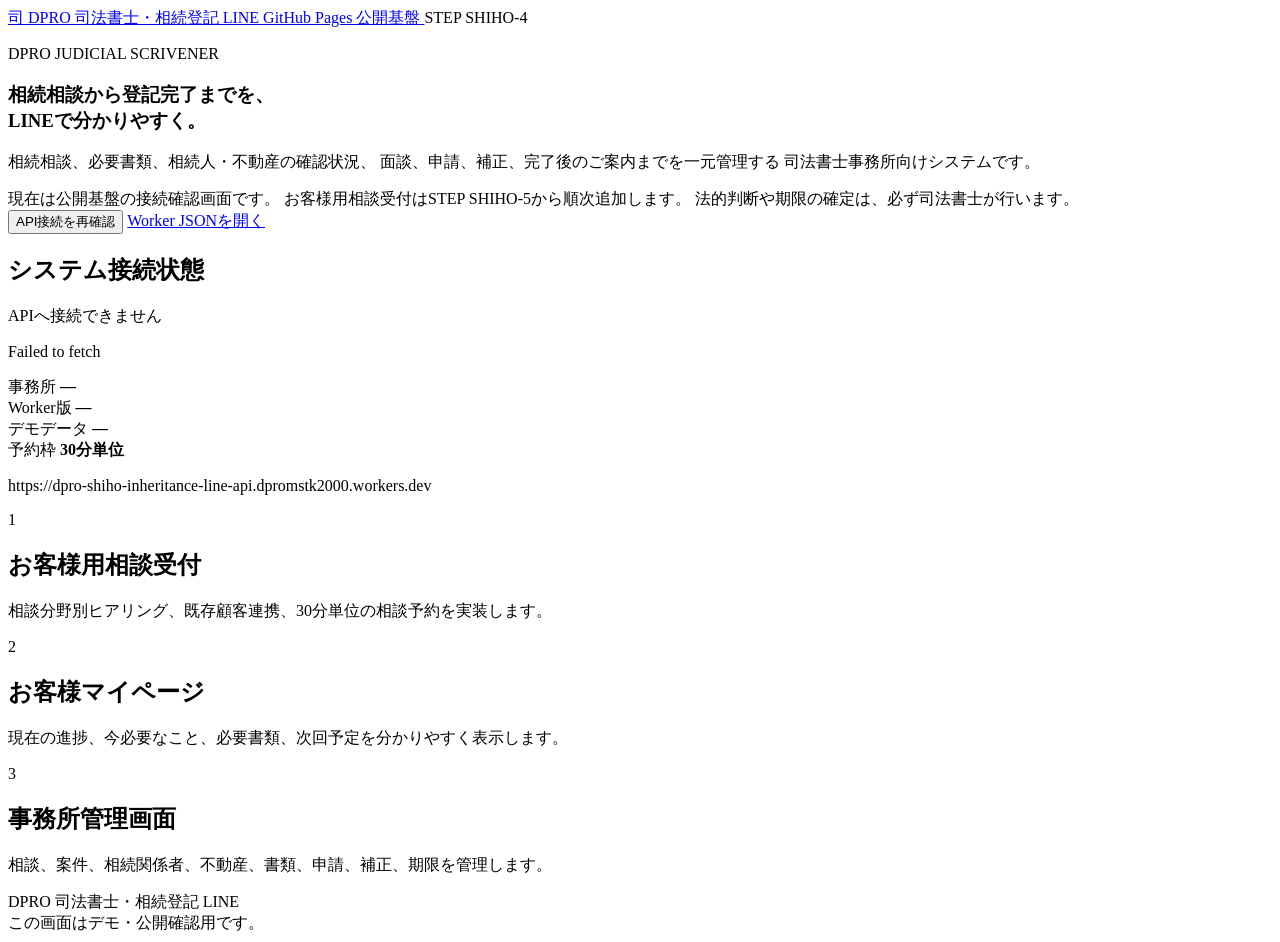
==== index.html @ 293c643d "Add files via upload" ====
<!doctype html>
<html lang="ja">
<head>
  <meta charset="utf-8">
  <meta name="viewport" content="width=device-width,initial-scale=1,viewport-fit=cover">
  <meta name="theme-color" content="#1F3046">
  <meta name="description" content="DPRO 司法書士・相続登記 LINE 公開準備・API接続確認">
  <title>DPRO 司法書士・相続登記 LINE</title>
  <link rel="stylesheet" href="./assets/dpro-base.css">
  <script src="./config.js" defer></script>
  <script defer>
    window.addEventListener("DOMContentLoaded", async () => {
      const dot = document.getElementById("api-status-dot");
      const label = document.getElementById("api-status-label");
      const detail = document.getElementById("api-status-detail");
      const officeName = document.getElementById("office-name");
      const version = document.getElementById("api-version");
      const counts = document.getElementById("db-counts");
      const apiUrl = document.getElementById("api-url");
      const retryButton = document.getElementById("retry-button");

      apiUrl.textContent = window.DPRO_SHIHO_CONFIG.api.baseUrl;

      async function checkApi() {
        dot.dataset.status = "checking";
        label.textContent = "API接続を確認しています";
        detail.textContent = "WorkerとSupabaseの状態を確認中です。";
        retryButton.disabled = true;

        try {
          const result = await window.DPRO_SHIHO.apiFetch(
            window.DPRO_SHIHO_CONFIG.api.endpoints.health,
          );

          dot.dataset.status = "ok";
          label.textContent = "公開基盤は正常です";
          detail.textContent =
            "GitHub PagesからCloudflare Worker・Supabaseへ接続できました。";
          officeName.textContent =
            result.database?.office?.office_name ||
            result.database?.database?.office?.office_name ||
            window.DPRO_SHIHO_CONFIG.system.officeName;
          version.textContent = result.version || "—";

          const databaseCounts =
            result.database?.database?.counts ||
            result.database?.counts ||
            {};
          const caseCount = databaseCounts.cases ?? "—";
          const clientCount = databaseCounts.clients ?? "—";
          const inquiryCount = databaseCounts.inquiries ?? "—";
          counts.textContent =
            `案件 ${caseCount}件・顧客 ${clientCount}件・相談 ${inquiryCount}件`;
        } catch (error) {
          dot.dataset.status = "error";
          label.textContent = "APIへ接続できません";
          detail.textContent =
            error?.message ||
            "Worker URLまたはCloudflareの環境変数をご確認ください。";
          officeName.textContent = "—";
          version.textContent = "—";
          counts.textContent = "—";
        } finally {
          retryButton.disabled = false;
        }
      }

      retryButton.addEventListener("click", checkApi);
      await checkApi();
    });
  </script>
</head>
<body>
  <header class="dpro-header">
    <div class="dpro-shell dpro-header__inner">
      <a class="dpro-brand" href="./index.html" aria-label="トップへ">
        <span class="dpro-brand__mark" aria-hidden="true">司</span>
        <span>
          <span class="dpro-brand__title">DPRO 司法書士・相続登記 LINE</span>
          <span class="dpro-brand__subtitle">GitHub Pages 公開基盤</span>
        </span>
      </a>
      <span class="dpro-badge">STEP SHIHO-4</span>
    </div>
  </header>

  <main class="dpro-main">
    <div class="dpro-shell">
      <section class="dpro-hero" aria-labelledby="page-title">
        <article class="dpro-card">
          <div class="dpro-card__body">
            <p class="dpro-eyebrow">DPRO JUDICIAL SCRIVENER</p>
            <h1 class="dpro-title" id="page-title">
              相続相談から登記完了までを、<br>
              LINEで分かりやすく。
            </h1>
            <p class="dpro-lead">
              相続相談、必要書類、相続人・不動産の確認状況、
              面談、申請、補正、完了後のご案内までを一元管理する
              司法書士事務所向けシステムです。
            </p>
            <div class="dpro-notice">
              現在は公開基盤の接続確認画面です。
              お客様用相談受付はSTEP SHIHO-5から順次追加します。
              法的判断や期限の確定は、必ず司法書士が行います。
            </div>
            <div class="dpro-actions">
              <button class="dpro-button" id="retry-button" type="button">
                API接続を再確認
              </button>
              <a
                class="dpro-button dpro-button--secondary"
                href="https://dpro-shiho-inheritance-line-api.dpromstk2000.workers.dev"
                target="_blank"
                rel="noopener noreferrer"
              >
                Worker JSONを開く
              </a>
            </div>
          </div>
        </article>

        <aside class="dpro-card dpro-status" aria-labelledby="status-title">
          <div class="dpro-status__head">
            <h2 class="dpro-status__title" id="status-title">システム接続状態</h2>
          </div>
          <div class="dpro-status__body">
            <div class="dpro-status-line" aria-live="polite">
              <span
                class="dpro-status-dot"
                id="api-status-dot"
                data-status="checking"
                aria-hidden="true"
              ></span>
              <span id="api-status-label">API接続を確認しています</span>
            </div>
            <p id="api-status-detail">
              WorkerとSupabaseの状態を確認中です。
            </p>
            <div class="dpro-status-details">
              <div class="dpro-status-row">
                <span>事務所</span>
                <strong id="office-name">確認中</strong>
              </div>
              <div class="dpro-status-row">
                <span>Worker版</span>
                <strong id="api-version">確認中</strong>
              </div>
              <div class="dpro-status-row">
                <span>デモデータ</span>
                <strong id="db-counts">確認中</strong>
              </div>
              <div class="dpro-status-row">
                <span>予約枠</span>
                <strong>30分単位</strong>
              </div>
            </div>
            <p class="dpro-code" id="api-url"></p>
          </div>
        </aside>
      </section>

      <section class="dpro-grid" aria-label="今後追加する画面">
        <article class="dpro-card dpro-feature">
          <span class="dpro-feature__number">1</span>
          <h2>お客様用相談受付</h2>
          <p>
            相談分野別ヒアリング、既存顧客連携、30分単位の相談予約を実装します。
          </p>
        </article>
        <article class="dpro-card dpro-feature">
          <span class="dpro-feature__number">2</span>
          <h2>お客様マイページ</h2>
          <p>
            現在の進捗、今必要なこと、必要書類、次回予定を分かりやすく表示します。
          </p>
        </article>
        <article class="dpro-card dpro-feature">
          <span class="dpro-feature__number">3</span>
          <h2>事務所管理画面</h2>
          <p>
            相談、案件、相続関係者、不動産、書類、申請、補正、期限を管理します。
          </p>
        </article>
      </section>
    </div>
  </main>

  <footer class="dpro-footer">
    <div class="dpro-shell">
      DPRO 司法書士・相続登記 LINE<br>
      この画面はデモ・公開確認用です。
    </div>
  </footer>
</body>
</html>
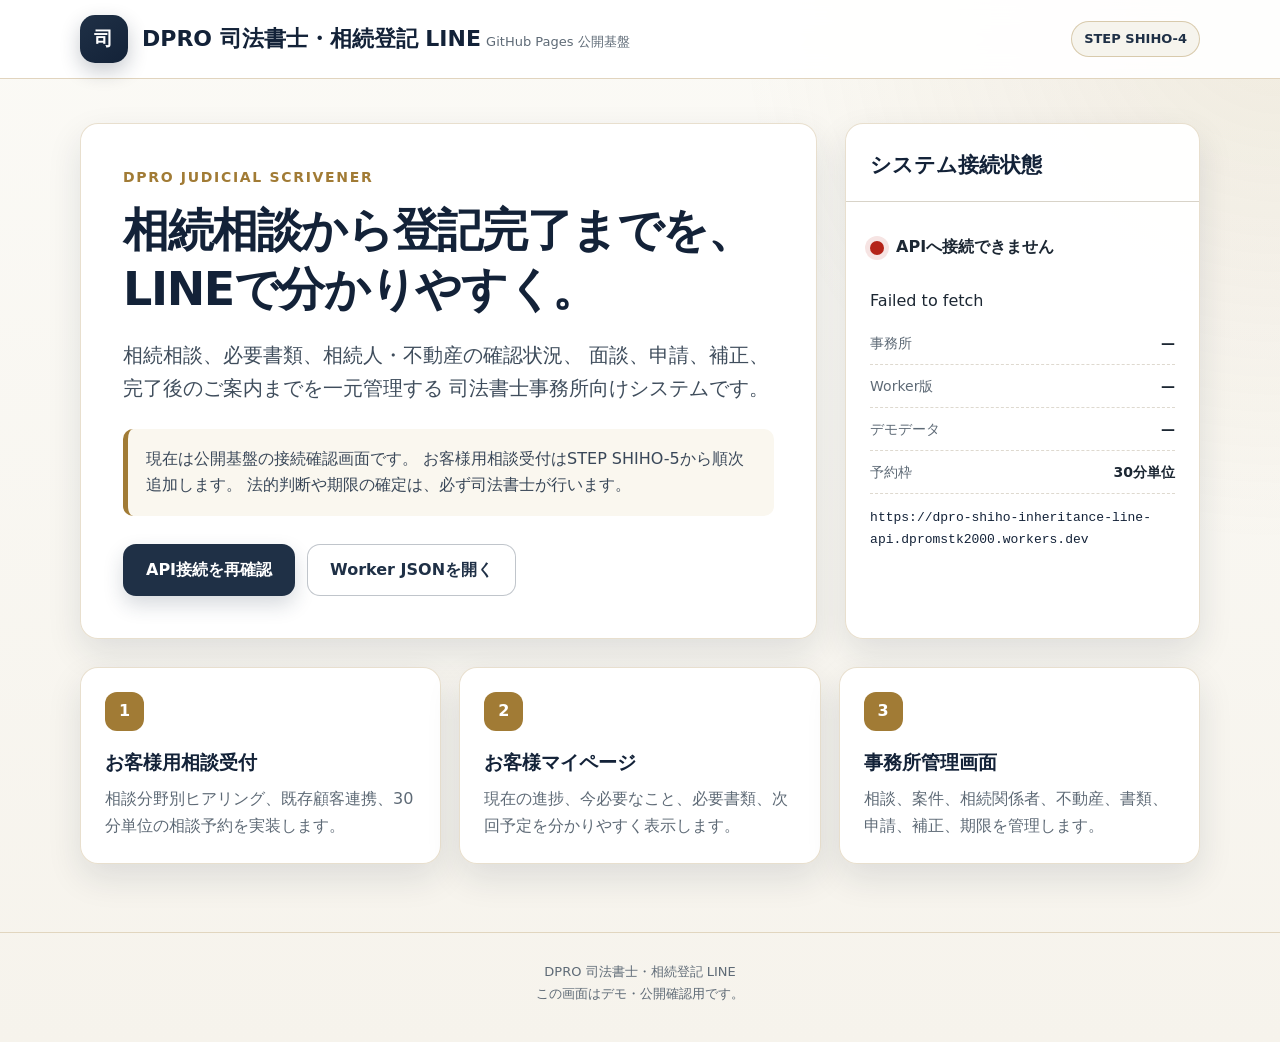
==== commit 10e9e067: "Add files via upload" ====
--- a/index.html
+++ b/index.html
@@ -6,7 +6,7 @@
   <meta name="theme-color" content="#1F3046">
   <meta name="description" content="DPRO 司法書士・相続登記 LINE 公開準備・API接続確認">
   <title>DPRO 司法書士・相続登記 LINE</title>
-  <link rel="stylesheet" href="./assets/dpro-base.css">
+  <link rel="stylesheet" href="./dpro-base.css">
   <script src="./config.js" defer></script>
   <script defer>
     window.addEventListener("DOMContentLoaded", async () => {
--- a/dpro-base.css
+++ b/dpro-base.css
@@ -0,0 +1,396 @@
+:root {
+  --dpro-navy: #1f3046;
+  --dpro-deep-navy: #132238;
+  --dpro-gold: #a17b35;
+  --dpro-ivory: #f6f3ec;
+  --dpro-white: #ffffff;
+  --dpro-text: #1c2733;
+  --dpro-muted: #5e6a76;
+  --dpro-success: #2f7a55;
+  --dpro-warning: #a96713;
+  --dpro-danger: #b42318;
+  --dpro-border: #d8d3c8;
+  --dpro-shadow: 0 14px 35px rgba(19, 34, 56, 0.11);
+  --dpro-radius: 18px;
+  --dpro-font:
+    system-ui, -apple-system, BlinkMacSystemFont, "Segoe UI",
+    "Noto Sans JP", sans-serif;
+}
+
+* {
+  box-sizing: border-box;
+}
+
+html {
+  color-scheme: light;
+  background: var(--dpro-ivory);
+  font-family: var(--dpro-font);
+  font-size: 16px;
+  line-height: 1.65;
+  -webkit-text-size-adjust: 100%;
+}
+
+body {
+  min-width: 320px;
+  margin: 0;
+  color: var(--dpro-text);
+  background:
+    radial-gradient(circle at 100% 0%, rgba(161, 123, 53, 0.12), transparent 34rem),
+    linear-gradient(180deg, #fbfaf6 0%, var(--dpro-ivory) 100%);
+}
+
+button,
+input,
+select,
+textarea {
+  font: inherit;
+}
+
+button,
+a {
+  -webkit-tap-highlight-color: transparent;
+}
+
+a {
+  color: var(--dpro-navy);
+}
+
+.dpro-shell {
+  width: min(1120px, calc(100% - 32px));
+  margin: 0 auto;
+}
+
+.dpro-header {
+  border-bottom: 1px solid rgba(161, 123, 53, 0.32);
+  background: rgba(255, 255, 255, 0.93);
+  backdrop-filter: blur(14px);
+}
+
+.dpro-header__inner {
+  display: flex;
+  min-height: 78px;
+  align-items: center;
+  justify-content: space-between;
+  gap: 20px;
+}
+
+.dpro-brand {
+  display: flex;
+  min-width: 0;
+  align-items: center;
+  gap: 14px;
+  color: inherit;
+  text-decoration: none;
+}
+
+.dpro-brand__mark {
+  display: grid;
+  width: 48px;
+  height: 48px;
+  flex: 0 0 auto;
+  place-items: center;
+  border-radius: 15px;
+  color: var(--dpro-white);
+  background:
+    linear-gradient(145deg, var(--dpro-navy), var(--dpro-deep-navy));
+  box-shadow: 0 8px 20px rgba(19, 34, 56, 0.24);
+  font-size: 19px;
+  font-weight: 800;
+  letter-spacing: 0.05em;
+}
+
+.dpro-brand__title {
+  overflow: hidden;
+  margin: 0;
+  color: var(--dpro-deep-navy);
+  font-size: clamp(17px, 3vw, 22px);
+  font-weight: 800;
+  line-height: 1.35;
+  text-overflow: ellipsis;
+  white-space: nowrap;
+}
+
+.dpro-brand__subtitle {
+  margin: 2px 0 0;
+  color: var(--dpro-muted);
+  font-size: 13px;
+}
+
+.dpro-badge {
+  display: inline-flex;
+  min-height: 34px;
+  align-items: center;
+  justify-content: center;
+  gap: 7px;
+  padding: 6px 12px;
+  border: 1px solid rgba(161, 123, 53, 0.35);
+  border-radius: 999px;
+  color: var(--dpro-navy);
+  background: rgba(246, 243, 236, 0.9);
+  font-size: 13px;
+  font-weight: 800;
+}
+
+.dpro-main {
+  padding: 44px 0 68px;
+}
+
+.dpro-hero {
+  display: grid;
+  grid-template-columns: minmax(0, 1.35fr) minmax(300px, 0.65fr);
+  gap: 28px;
+  align-items: stretch;
+}
+
+.dpro-card {
+  border: 1px solid rgba(161, 123, 53, 0.24);
+  border-radius: var(--dpro-radius);
+  background: rgba(255, 255, 255, 0.96);
+  box-shadow: var(--dpro-shadow);
+}
+
+.dpro-card__body {
+  padding: clamp(24px, 4vw, 42px);
+}
+
+.dpro-eyebrow {
+  margin: 0 0 12px;
+  color: var(--dpro-gold);
+  font-size: 14px;
+  font-weight: 800;
+  letter-spacing: 0.12em;
+}
+
+.dpro-title {
+  margin: 0;
+  color: var(--dpro-deep-navy);
+  font-size: clamp(28px, 5vw, 46px);
+  line-height: 1.28;
+  letter-spacing: -0.03em;
+}
+
+.dpro-lead {
+  max-width: 46rem;
+  margin: 20px 0 0;
+  color: #3f4d5c;
+  font-size: clamp(17px, 2.2vw, 20px);
+}
+
+.dpro-notice {
+  margin-top: 24px;
+  padding: 17px 18px;
+  border-left: 5px solid var(--dpro-gold);
+  border-radius: 10px;
+  color: #394758;
+  background: #faf7ef;
+}
+
+.dpro-status {
+  display: grid;
+  min-height: 100%;
+  align-content: start;
+}
+
+.dpro-status__head {
+  padding: 24px 24px 18px;
+  border-bottom: 1px solid var(--dpro-border);
+}
+
+.dpro-status__title {
+  margin: 0;
+  color: var(--dpro-deep-navy);
+  font-size: 21px;
+}
+
+.dpro-status__body {
+  padding: 22px 24px 26px;
+}
+
+.dpro-status-line {
+  display: flex;
+  align-items: center;
+  gap: 12px;
+  min-height: 48px;
+  font-weight: 800;
+}
+
+.dpro-status-dot {
+  width: 14px;
+  height: 14px;
+  flex: 0 0 auto;
+  border-radius: 999px;
+  background: var(--dpro-warning);
+  box-shadow: 0 0 0 5px rgba(169, 103, 19, 0.12);
+}
+
+.dpro-status-dot[data-status="ok"] {
+  background: var(--dpro-success);
+  box-shadow: 0 0 0 5px rgba(47, 122, 85, 0.13);
+}
+
+.dpro-status-dot[data-status="error"] {
+  background: var(--dpro-danger);
+  box-shadow: 0 0 0 5px rgba(180, 35, 24, 0.12);
+}
+
+.dpro-status-details {
+  display: grid;
+  gap: 10px;
+  margin: 18px 0 0;
+}
+
+.dpro-status-row {
+  display: flex;
+  justify-content: space-between;
+  gap: 16px;
+  padding-bottom: 9px;
+  border-bottom: 1px dashed #ded9cf;
+  color: var(--dpro-muted);
+  font-size: 14px;
+}
+
+.dpro-status-row strong {
+  color: var(--dpro-text);
+  text-align: right;
+}
+
+.dpro-actions {
+  display: flex;
+  flex-wrap: wrap;
+  gap: 12px;
+  margin-top: 28px;
+}
+
+.dpro-button {
+  display: inline-flex;
+  min-height: 52px;
+  align-items: center;
+  justify-content: center;
+  gap: 9px;
+  padding: 12px 22px;
+  border: 1px solid transparent;
+  border-radius: 13px;
+  color: var(--dpro-white);
+  background: var(--dpro-navy);
+  box-shadow: 0 9px 20px rgba(31, 48, 70, 0.18);
+  font-weight: 800;
+  text-decoration: none;
+  cursor: pointer;
+}
+
+.dpro-button:hover {
+  background: var(--dpro-deep-navy);
+}
+
+.dpro-button:focus-visible {
+  outline: 4px solid rgba(161, 123, 53, 0.32);
+  outline-offset: 3px;
+}
+
+.dpro-button--secondary {
+  border-color: rgba(31, 48, 70, 0.28);
+  color: var(--dpro-navy);
+  background: var(--dpro-white);
+  box-shadow: none;
+}
+
+.dpro-grid {
+  display: grid;
+  grid-template-columns: repeat(3, minmax(0, 1fr));
+  gap: 18px;
+  margin-top: 28px;
+}
+
+.dpro-feature {
+  padding: 24px;
+}
+
+.dpro-feature__number {
+  display: inline-grid;
+  width: 39px;
+  height: 39px;
+  place-items: center;
+  border-radius: 12px;
+  color: var(--dpro-white);
+  background: var(--dpro-gold);
+  font-weight: 900;
+}
+
+.dpro-feature h2 {
+  margin: 16px 0 8px;
+  color: var(--dpro-deep-navy);
+  font-size: 19px;
+}
+
+.dpro-feature p {
+  margin: 0;
+  color: var(--dpro-muted);
+}
+
+.dpro-footer {
+  padding: 28px 0 38px;
+  border-top: 1px solid rgba(161, 123, 53, 0.25);
+  color: var(--dpro-muted);
+  text-align: center;
+  font-size: 13px;
+}
+
+.dpro-code {
+  overflow-wrap: anywhere;
+  color: var(--dpro-deep-navy);
+  font-family: ui-monospace, SFMono-Regular, Consolas, monospace;
+  font-size: 13px;
+}
+
+.dpro-hidden {
+  display: none !important;
+}
+
+@media (max-width: 820px) {
+  .dpro-shell {
+    width: min(100% - 24px, 680px);
+  }
+
+  .dpro-header__inner {
+    min-height: 70px;
+  }
+
+  .dpro-brand__subtitle,
+  .dpro-header .dpro-badge {
+    display: none;
+  }
+
+  .dpro-main {
+    padding-top: 26px;
+  }
+
+  .dpro-hero {
+    grid-template-columns: 1fr;
+  }
+
+  .dpro-grid {
+    grid-template-columns: 1fr;
+  }
+
+  .dpro-card__body {
+    padding: 25px 22px;
+  }
+
+  .dpro-actions {
+    display: grid;
+  }
+
+  .dpro-button {
+    width: 100%;
+  }
+}
+
+@media (prefers-reduced-motion: reduce) {
+  *,
+  *::before,
+  *::after {
+    scroll-behavior: auto !important;
+    transition: none !important;
+    animation: none !important;
+  }
+}
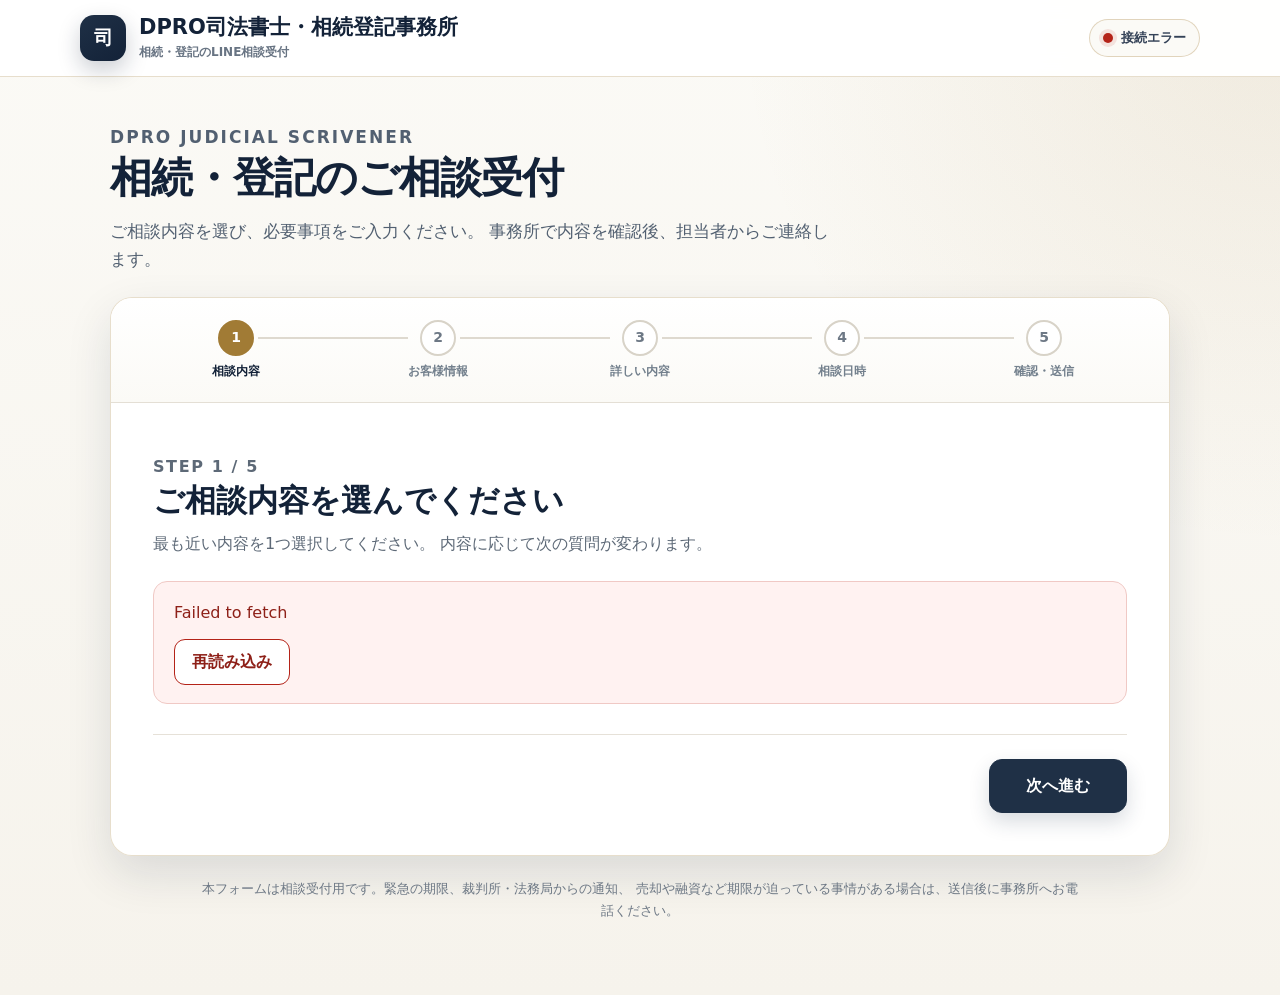
==== commit 6e6faffd: "Add files via upload" ====
--- a/index.html
+++ b/index.html
@@ -4,193 +4,2870 @@
   <meta charset="utf-8">
   <meta name="viewport" content="width=device-width,initial-scale=1,viewport-fit=cover">
   <meta name="theme-color" content="#1F3046">
-  <meta name="description" content="DPRO 司法書士・相続登記 LINE 公開準備・API接続確認">
-  <title>DPRO 司法書士・相続登記 LINE</title>
+  <meta
+    name="description"
+    content="DPRO 司法書士・相続登記 LINE｜相続登記・相続人申告登記・住所変更登記などの相談受付"
+  >
+  <title>相続・登記のご相談｜DPRO司法書士・相続登記事務所</title>
   <link rel="stylesheet" href="./dpro-base.css">
-  <script src="./config.js" defer></script>
-  <script defer>
-    window.addEventListener("DOMContentLoaded", async () => {
-      const dot = document.getElementById("api-status-dot");
-      const label = document.getElementById("api-status-label");
-      const detail = document.getElementById("api-status-detail");
-      const officeName = document.getElementById("office-name");
-      const version = document.getElementById("api-version");
-      const counts = document.getElementById("db-counts");
-      const apiUrl = document.getElementById("api-url");
-      const retryButton = document.getElementById("retry-button");
-
-      apiUrl.textContent = window.DPRO_SHIHO_CONFIG.api.baseUrl;
-
-      async function checkApi() {
-        dot.dataset.status = "checking";
-        label.textContent = "API接続を確認しています";
-        detail.textContent = "WorkerとSupabaseの状態を確認中です。";
-        retryButton.disabled = true;
+  <style>
+    :root {
+      --form-border: #d8d3c8;
+      --form-soft: #f8f6f0;
+      --form-blue-soft: #eef2f6;
+      --form-gold-soft: #f8f1e3;
+      --form-success-soft: #edf7f1;
+      --form-danger-soft: #fff0ef;
+      --form-focus: rgba(161, 123, 53, 0.28);
+    }
+
+    body {
+      min-height: 100vh;
+    }
+
+    button,
+    input,
+    select,
+    textarea {
+      font-size: 16px;
+    }
+
+    button:disabled {
+      cursor: not-allowed;
+      opacity: 0.55;
+    }
+
+    .app-header {
+      position: sticky;
+      z-index: 30;
+      top: 0;
+      border-bottom: 1px solid rgba(161, 123, 53, 0.25);
+      background: rgba(255, 255, 255, 0.96);
+      backdrop-filter: blur(14px);
+    }
+
+    .app-header__inner {
+      display: flex;
+      width: min(1120px, calc(100% - 30px));
+      min-height: 76px;
+      margin: 0 auto;
+      align-items: center;
+      justify-content: space-between;
+      gap: 18px;
+    }
+
+    .app-brand {
+      display: flex;
+      min-width: 0;
+      align-items: center;
+      gap: 13px;
+      color: inherit;
+      text-decoration: none;
+    }
+
+    .app-brand__mark {
+      display: grid;
+      width: 46px;
+      height: 46px;
+      flex: 0 0 auto;
+      place-items: center;
+      border-radius: 14px;
+      color: #fff;
+      background: linear-gradient(145deg, #1f3046, #132238);
+      box-shadow: 0 9px 22px rgba(19, 34, 56, 0.22);
+      font-size: 19px;
+      font-weight: 900;
+    }
+
+    .app-brand__name {
+      display: block;
+      overflow: hidden;
+      color: #132238;
+      font-size: clamp(16px, 2.2vw, 21px);
+      font-weight: 900;
+      line-height: 1.35;
+      text-overflow: ellipsis;
+      white-space: nowrap;
+    }
+
+    .app-brand__sub {
+      display: block;
+      margin-top: 2px;
+      color: #687483;
+      font-size: 12px;
+      font-weight: 700;
+    }
+
+    .header-status {
+      display: inline-flex;
+      min-height: 38px;
+      align-items: center;
+      gap: 8px;
+      padding: 7px 13px;
+      border: 1px solid rgba(161, 123, 53, 0.3);
+      border-radius: 999px;
+      color: #344257;
+      background: #fbfaf6;
+      font-size: 13px;
+      font-weight: 800;
+      white-space: nowrap;
+    }
+
+    .header-status__dot {
+      width: 10px;
+      height: 10px;
+      border-radius: 999px;
+      background: #a96713;
+      box-shadow: 0 0 0 4px rgba(169, 103, 19, 0.11);
+    }
+
+    .header-status[data-status="ok"] .header-status__dot {
+      background: #2f7a55;
+      box-shadow: 0 0 0 4px rgba(47, 122, 85, 0.12);
+    }
+
+    .header-status[data-status="error"] .header-status__dot {
+      background: #b42318;
+      box-shadow: 0 0 0 4px rgba(180, 35, 24, 0.11);
+    }
+
+    .app-main {
+      padding: 34px 0 74px;
+    }
+
+    .app-shell {
+      width: min(1060px, calc(100% - 30px));
+      margin: 0 auto;
+    }
+
+    .intro {
+      display: grid;
+      grid-template-columns: minmax(0, 1fr) auto;
+      gap: 22px;
+      align-items: end;
+      margin-bottom: 24px;
+    }
+
+    .intro__eyebrow {
+      margin: 0 0 8px;
+      color: #a17b35;
+      font-size: 13px;
+      font-weight: 900;
+      letter-spacing: 0.12em;
+    }
+
+    .intro h1 {
+      margin: 0;
+      color: #132238;
+      font-size: clamp(27px, 5vw, 42px);
+      line-height: 1.28;
+      letter-spacing: -0.025em;
+    }
+
+    .intro p {
+      max-width: 730px;
+      margin: 12px 0 0;
+      color: #526071;
+      font-size: 17px;
+    }
+
+    .demo-badge {
+      display: none;
+      min-height: 40px;
+      align-items: center;
+      padding: 7px 15px;
+      border: 1px solid rgba(161, 123, 53, 0.42);
+      border-radius: 999px;
+      color: #78591f;
+      background: #fff9ed;
+      font-size: 14px;
+      font-weight: 900;
+    }
+
+    .demo-badge.is-visible {
+      display: inline-flex;
+    }
+
+    .wizard-card {
+      overflow: hidden;
+      border: 1px solid rgba(161, 123, 53, 0.25);
+      border-radius: 22px;
+      background: rgba(255, 255, 255, 0.98);
+      box-shadow: 0 18px 46px rgba(19, 34, 56, 0.12);
+    }
+
+    .wizard-progress {
+      padding: 22px 28px 20px;
+      border-bottom: 1px solid #e4dfd5;
+      background: linear-gradient(180deg, #fff 0%, #fbfaf6 100%);
+    }
+
+    .progress-list {
+      display: grid;
+      grid-template-columns: repeat(5, 1fr);
+      gap: 8px;
+      margin: 0;
+      padding: 0;
+      list-style: none;
+    }
+
+    .progress-item {
+      position: relative;
+      min-width: 0;
+      text-align: center;
+    }
+
+    .progress-item:not(:last-child)::after {
+      position: absolute;
+      z-index: 0;
+      top: 17px;
+      left: calc(50% + 22px);
+      width: calc(100% - 44px);
+      height: 2px;
+      content: "";
+      background: #ded9cf;
+    }
+
+    .progress-item.is-complete:not(:last-child)::after {
+      background: #a17b35;
+    }
+
+    .progress-number {
+      position: relative;
+      z-index: 1;
+      display: grid;
+      width: 36px;
+      height: 36px;
+      margin: 0 auto 6px;
+      place-items: center;
+      border: 2px solid #d8d3c8;
+      border-radius: 999px;
+      color: #6d7885;
+      background: #fff;
+      font-size: 14px;
+      font-weight: 900;
+    }
+
+    .progress-item.is-active .progress-number,
+    .progress-item.is-complete .progress-number {
+      border-color: #a17b35;
+      color: #fff;
+      background: #a17b35;
+    }
+
+    .progress-label {
+      display: block;
+      overflow: hidden;
+      color: #73808d;
+      font-size: 12px;
+      font-weight: 800;
+      text-overflow: ellipsis;
+      white-space: nowrap;
+    }
+
+    .progress-item.is-active .progress-label {
+      color: #132238;
+    }
+
+    .wizard-body {
+      padding: clamp(24px, 4vw, 42px);
+    }
+
+    .step-panel {
+      display: none;
+    }
+
+    .step-panel.is-active {
+      display: block;
+      animation: panel-in 0.22s ease-out;
+    }
+
+    @keyframes panel-in {
+      from {
+        opacity: 0;
+        transform: translateY(5px);
+      }
+
+      to {
+        opacity: 1;
+        transform: none;
+      }
+    }
+
+    .step-heading {
+      margin-bottom: 24px;
+    }
+
+    .step-heading__number {
+      margin: 0 0 7px;
+      color: #a17b35;
+      font-size: 13px;
+      font-weight: 900;
+      letter-spacing: 0.1em;
+    }
+
+    .step-heading h2 {
+      margin: 0;
+      color: #132238;
+      font-size: clamp(23px, 3.5vw, 31px);
+      line-height: 1.35;
+    }
+
+    .step-heading p {
+      margin: 9px 0 0;
+      color: #5d6977;
+      font-size: 16px;
+    }
+
+    .category-grid {
+      display: grid;
+      grid-template-columns: repeat(2, minmax(0, 1fr));
+      gap: 14px;
+    }
+
+    .category-card {
+      position: relative;
+      display: grid;
+      min-height: 136px;
+      padding: 20px 48px 20px 20px;
+      border: 2px solid #ded9cf;
+      border-radius: 16px;
+      color: #1c2733;
+      background: #fff;
+      text-align: left;
+      cursor: pointer;
+      transition:
+        border-color 0.16s ease,
+        background 0.16s ease,
+        transform 0.16s ease;
+    }
+
+    .category-card:hover {
+      border-color: #a17b35;
+      transform: translateY(-1px);
+    }
+
+    .category-card.is-selected {
+      border-color: #a17b35;
+      background: #fffaf0;
+      box-shadow: 0 0 0 4px rgba(161, 123, 53, 0.1);
+    }
+
+    .category-card__check {
+      position: absolute;
+      top: 18px;
+      right: 18px;
+      display: grid;
+      width: 26px;
+      height: 26px;
+      place-items: center;
+      border: 2px solid #c9c3b7;
+      border-radius: 999px;
+      color: transparent;
+      background: #fff;
+      font-size: 14px;
+      font-weight: 900;
+    }
+
+    .category-card.is-selected .category-card__check {
+      border-color: #a17b35;
+      color: #fff;
+      background: #a17b35;
+    }
+
+    .category-card strong {
+      align-self: end;
+      color: #132238;
+      font-size: 18px;
+    }
+
+    .category-card small {
+      display: block;
+      align-self: start;
+      margin-top: 7px;
+      color: #667281;
+      font-size: 14px;
+      line-height: 1.55;
+    }
+
+    .loading-box,
+    .error-box,
+    .info-box {
+      padding: 18px 20px;
+      border-radius: 14px;
+    }
+
+    .loading-box {
+      border: 1px solid #d9e0e8;
+      color: #4f5e70;
+      background: #f5f8fb;
+    }
+
+    .error-box {
+      border: 1px solid #f0c9c5;
+      color: #8e2018;
+      background: #fff2f1;
+    }
+
+    .info-box {
+      border-left: 5px solid #a17b35;
+      color: #435164;
+      background: #faf7ef;
+    }
+
+    .info-box strong {
+      color: #132238;
+    }
+
+    .retry-link {
+      min-height: 46px;
+      margin-top: 12px;
+      padding: 9px 17px;
+      border: 1px solid #b42318;
+      border-radius: 11px;
+      color: #8e2018;
+      background: #fff;
+      font-weight: 800;
+      cursor: pointer;
+    }
+
+    .form-grid {
+      display: grid;
+      grid-template-columns: repeat(2, minmax(0, 1fr));
+      gap: 20px;
+    }
+
+    .field {
+      min-width: 0;
+    }
+
+    .field--full {
+      grid-column: 1 / -1;
+    }
+
+    .field label,
+    .field legend {
+      display: block;
+      margin-bottom: 8px;
+      color: #253348;
+      font-size: 16px;
+      font-weight: 900;
+    }
+
+    .required-mark,
+    .optional-mark {
+      display: inline-flex;
+      min-height: 22px;
+      align-items: center;
+      margin-left: 7px;
+      padding: 2px 7px;
+      border-radius: 7px;
+      font-size: 11px;
+      font-weight: 900;
+      vertical-align: 2px;
+    }
+
+    .required-mark {
+      color: #fff;
+      background: #b42318;
+    }
+
+    .optional-mark {
+      color: #536173;
+      background: #edf0f3;
+    }
+
+    .field-help {
+      margin: 7px 0 0;
+      color: #6a7582;
+      font-size: 13px;
+    }
+
+    .control {
+      width: 100%;
+      min-height: 52px;
+      padding: 12px 14px;
+      border: 2px solid #d8d3c8;
+      border-radius: 12px;
+      color: #1c2733;
+      background: #fff;
+      outline: none;
+      transition:
+        border-color 0.15s ease,
+        box-shadow 0.15s ease;
+    }
+
+    textarea.control {
+      min-height: 122px;
+      resize: vertical;
+    }
+
+    .control:focus {
+      border-color: #a17b35;
+      box-shadow: 0 0 0 4px var(--form-focus);
+    }
+
+    .control[aria-invalid="true"] {
+      border-color: #b42318;
+      box-shadow: 0 0 0 4px rgba(180, 35, 24, 0.1);
+    }
+
+    .field-error {
+      display: none;
+      margin: 7px 0 0;
+      color: #a51f16;
+      font-size: 13px;
+      font-weight: 800;
+    }
+
+    .field-error.is-visible {
+      display: block;
+    }
+
+    fieldset {
+      min-width: 0;
+      margin: 0;
+      padding: 0;
+      border: 0;
+    }
+
+    .choice-grid {
+      display: grid;
+      grid-template-columns: repeat(3, minmax(0, 1fr));
+      gap: 10px;
+    }
+
+    .choice-grid--two {
+      grid-template-columns: repeat(2, minmax(0, 1fr));
+    }
+
+    .choice-label {
+      position: relative;
+      display: flex;
+      min-height: 54px;
+      align-items: center;
+      justify-content: center;
+      padding: 10px 12px;
+      border: 2px solid #d8d3c8;
+      border-radius: 12px;
+      color: #39485a;
+      background: #fff;
+      font-weight: 800;
+      text-align: center;
+      cursor: pointer;
+    }
+
+    .choice-label:has(input:checked) {
+      border-color: #a17b35;
+      color: #132238;
+      background: #fffaf0;
+      box-shadow: 0 0 0 3px rgba(161, 123, 53, 0.09);
+    }
+
+    .choice-label input {
+      position: absolute;
+      width: 1px;
+      height: 1px;
+      opacity: 0;
+      pointer-events: none;
+    }
+
+    .dynamic-form {
+      display: grid;
+      grid-template-columns: repeat(2, minmax(0, 1fr));
+      gap: 20px;
+    }
+
+    .appointment-layout {
+      display: grid;
+      grid-template-columns: minmax(250px, 0.38fr) minmax(0, 0.62fr);
+      gap: 24px;
+    }
+
+    .appointment-options {
+      display: grid;
+      align-content: start;
+      gap: 18px;
+    }
+
+    .date-row {
+      display: grid;
+      grid-template-columns: 1fr auto;
+      gap: 10px;
+      align-items: end;
+    }
+
+    .load-slots-button {
+      min-height: 52px;
+      padding: 10px 17px;
+      border: 1px solid #1f3046;
+      border-radius: 12px;
+      color: #fff;
+      background: #1f3046;
+      font-weight: 900;
+      cursor: pointer;
+    }
+
+    .slot-panel {
+      min-height: 250px;
+      padding: 18px;
+      border: 1px solid #d8d3c8;
+      border-radius: 16px;
+      background: #fbfaf7;
+    }
+
+    .slot-panel h3 {
+      margin: 0 0 14px;
+      color: #132238;
+      font-size: 18px;
+    }
+
+    .slot-grid {
+      display: grid;
+      grid-template-columns: repeat(3, minmax(0, 1fr));
+      gap: 9px;
+    }
+
+    .slot-button {
+      min-height: 50px;
+      padding: 8px 7px;
+      border: 2px solid #d8d3c8;
+      border-radius: 11px;
+      color: #314054;
+      background: #fff;
+      font-weight: 900;
+      cursor: pointer;
+    }
+
+    .slot-button:hover {
+      border-color: #a17b35;
+    }
+
+    .slot-button.is-selected {
+      border-color: #a17b35;
+      color: #fff;
+      background: #a17b35;
+    }
+
+    .slot-button small {
+      display: block;
+      margin-top: 2px;
+      font-size: 10px;
+      font-weight: 700;
+      opacity: 0.82;
+    }
+
+    .slot-empty {
+      display: grid;
+      min-height: 190px;
+      place-items: center;
+      color: #6a7582;
+      text-align: center;
+    }
+
+    .skip-booking {
+      display: flex;
+      min-height: 56px;
+      align-items: center;
+      gap: 11px;
+      padding: 12px 14px;
+      border: 1px solid #d8d3c8;
+      border-radius: 12px;
+      color: #39485a;
+      background: #fff;
+      font-weight: 800;
+      cursor: pointer;
+    }
+
+    .skip-booking input {
+      width: 22px;
+      height: 22px;
+      accent-color: #1f3046;
+    }
+
+    .selected-slot-box {
+      display: none;
+      margin-top: 14px;
+      padding: 14px 16px;
+      border: 1px solid rgba(47, 122, 85, 0.3);
+      border-radius: 12px;
+      color: #205c40;
+      background: #edf7f1;
+      font-weight: 800;
+    }
+
+    .selected-slot-box.is-visible {
+      display: block;
+    }
+
+    .confirmation-list {
+      display: grid;
+      gap: 16px;
+    }
+
+    .confirmation-section {
+      overflow: hidden;
+      border: 1px solid #ded9cf;
+      border-radius: 15px;
+      background: #fff;
+    }
+
+    .confirmation-section h3 {
+      margin: 0;
+      padding: 14px 18px;
+      border-bottom: 1px solid #e6e1d8;
+      color: #132238;
+      background: #f8f6f0;
+      font-size: 17px;
+    }
+
+    .confirmation-rows {
+      display: grid;
+      margin: 0;
+    }
+
+    .confirmation-row {
+      display: grid;
+      grid-template-columns: 180px minmax(0, 1fr);
+      gap: 18px;
+      padding: 12px 18px;
+      border-bottom: 1px dashed #e4dfd6;
+    }
+
+    .confirmation-row:last-child {
+      border-bottom: 0;
+    }
+
+    .confirmation-row dt {
+      color: #6a7582;
+      font-size: 14px;
+      font-weight: 800;
+    }
+
+    .confirmation-row dd {
+      margin: 0;
+      color: #253348;
+      font-weight: 800;
+      overflow-wrap: anywhere;
+    }
+
+    .consent-list {
+      display: grid;
+      gap: 12px;
+      margin-top: 22px;
+    }
+
+    .consent-label {
+      display: flex;
+      align-items: flex-start;
+      gap: 12px;
+      padding: 15px 16px;
+      border: 1px solid #d8d3c8;
+      border-radius: 13px;
+      color: #39485a;
+      background: #fff;
+      cursor: pointer;
+    }
+
+    .consent-label input {
+      width: 23px;
+      height: 23px;
+      flex: 0 0 auto;
+      margin-top: 2px;
+      accent-color: #1f3046;
+    }
+
+    .consent-label strong {
+      display: block;
+      color: #132238;
+    }
+
+    .consent-label small {
+      display: block;
+      margin-top: 3px;
+      color: #697583;
+      font-size: 13px;
+    }
+
+    .wizard-actions {
+      display: flex;
+      justify-content: space-between;
+      gap: 12px;
+      margin-top: 30px;
+      padding-top: 24px;
+      border-top: 1px solid #e6e1d8;
+    }
+
+    .action-button {
+      display: inline-flex;
+      min-width: 138px;
+      min-height: 54px;
+      align-items: center;
+      justify-content: center;
+      gap: 8px;
+      padding: 12px 22px;
+      border-radius: 13px;
+      font-weight: 900;
+      cursor: pointer;
+    }
+
+    .action-button--back {
+      border: 1px solid #bfc6ce;
+      color: #354456;
+      background: #fff;
+    }
+
+    .action-button--next,
+    .action-button--submit {
+      border: 1px solid #1f3046;
+      color: #fff;
+      background: #1f3046;
+      box-shadow: 0 9px 20px rgba(31, 48, 70, 0.17);
+    }
+
+    .action-button--submit {
+      min-width: 210px;
+      background: #132238;
+    }
+
+    .submit-error {
+      display: none;
+      margin-top: 18px;
+      padding: 15px 17px;
+      border: 1px solid #f0c9c5;
+      border-radius: 12px;
+      color: #941f17;
+      background: #fff2f1;
+      font-weight: 800;
+    }
+
+    .submit-error.is-visible {
+      display: block;
+    }
+
+    .complete-panel {
+      display: none;
+      padding: clamp(28px, 5vw, 56px);
+      text-align: center;
+    }
+
+    .complete-panel.is-visible {
+      display: block;
+    }
+
+    .complete-icon {
+      display: grid;
+      width: 82px;
+      height: 82px;
+      margin: 0 auto 20px;
+      place-items: center;
+      border-radius: 999px;
+      color: #fff;
+      background: #2f7a55;
+      box-shadow: 0 12px 28px rgba(47, 122, 85, 0.2);
+      font-size: 40px;
+      font-weight: 900;
+    }
+
+    .complete-panel h2 {
+      margin: 0;
+      color: #132238;
+      font-size: clamp(26px, 4vw, 36px);
+    }
+
+    .complete-panel > p {
+      max-width: 650px;
+      margin: 13px auto 0;
+      color: #536173;
+      font-size: 17px;
+    }
+
+    .receipt-card {
+      max-width: 660px;
+      margin: 25px auto 0;
+      padding: 20px;
+      border: 1px solid #d8d3c8;
+      border-radius: 16px;
+      background: #faf8f2;
+      text-align: left;
+    }
+
+    .receipt-card dl {
+      display: grid;
+      gap: 0;
+      margin: 0;
+    }
+
+    .receipt-card div {
+      display: grid;
+      grid-template-columns: 150px 1fr;
+      gap: 16px;
+      padding: 11px 0;
+      border-bottom: 1px dashed #dcd6ca;
+    }
+
+    .receipt-card div:last-child {
+      border-bottom: 0;
+    }
+
+    .receipt-card dt {
+      color: #6a7582;
+      font-weight: 800;
+    }
+
+    .receipt-card dd {
+      margin: 0;
+      color: #132238;
+      font-weight: 900;
+      overflow-wrap: anywhere;
+    }
+
+    .complete-warning {
+      max-width: 660px;
+      margin: 18px auto 0;
+      padding: 15px 17px;
+      border-left: 5px solid #a96713;
+      border-radius: 10px;
+      color: #70440c;
+      background: #fff7e8;
+      text-align: left;
+    }
+
+    .footer-note {
+      max-width: 880px;
+      margin: 22px auto 0;
+      color: #6c7784;
+      font-size: 13px;
+      text-align: center;
+    }
+
+    .screen-reader-only {
+      position: absolute !important;
+      width: 1px !important;
+      height: 1px !important;
+      overflow: hidden !important;
+      padding: 0 !important;
+      border: 0 !important;
+      margin: -1px !important;
+      clip: rect(0, 0, 0, 0) !important;
+      white-space: nowrap !important;
+    }
+
+    .is-hidden {
+      display: none !important;
+    }
+
+    @media (max-width: 820px) {
+      .app-header__inner,
+      .app-shell {
+        width: min(100% - 22px, 680px);
+      }
+
+      .app-header__inner {
+        min-height: 68px;
+      }
+
+      .app-brand__sub,
+      .header-status span:last-child {
+        display: none;
+      }
+
+      .intro {
+        grid-template-columns: 1fr;
+        margin-bottom: 18px;
+      }
+
+      .demo-badge {
+        justify-self: start;
+      }
+
+      .wizard-progress {
+        padding: 16px 10px 14px;
+      }
+
+      .progress-label {
+        font-size: 10px;
+      }
+
+      .progress-item:not(:last-child)::after {
+        left: calc(50% + 18px);
+        width: calc(100% - 36px);
+      }
+
+      .progress-number {
+        width: 32px;
+        height: 32px;
+      }
+
+      .wizard-body {
+        padding: 24px 18px;
+      }
+
+      .category-grid,
+      .form-grid,
+      .dynamic-form,
+      .appointment-layout {
+        grid-template-columns: 1fr;
+      }
+
+      .category-card {
+        min-height: 118px;
+      }
+
+      .choice-grid {
+        grid-template-columns: 1fr;
+      }
+
+      .choice-grid--two {
+        grid-template-columns: 1fr 1fr;
+      }
+
+      .date-row {
+        grid-template-columns: 1fr;
+      }
+
+      .slot-grid {
+        grid-template-columns: repeat(2, minmax(0, 1fr));
+      }
+
+      .confirmation-row {
+        grid-template-columns: 1fr;
+        gap: 3px;
+      }
+
+      .wizard-actions {
+        display: grid;
+        grid-template-columns: 1fr 1fr;
+      }
+
+      .action-button {
+        width: 100%;
+        min-width: 0;
+        padding: 11px 12px;
+      }
+
+      .action-button--submit {
+        grid-column: 2;
+      }
+    }
+
+    @media (max-width: 460px) {
+      .progress-label {
+        display: none;
+      }
+
+      .progress-item:not(:last-child)::after {
+        top: 15px;
+      }
+
+      .choice-grid--two {
+        grid-template-columns: 1fr;
+      }
+
+      .slot-grid {
+        grid-template-columns: 1fr 1fr;
+      }
+
+      .wizard-actions {
+        grid-template-columns: 1fr;
+      }
+
+      .action-button--submit {
+        grid-column: auto;
+      }
+
+      .receipt-card div {
+        grid-template-columns: 1fr;
+        gap: 3px;
+      }
+    }
+  </style>
+</head>
+<body>
+  <header class="app-header">
+    <div class="app-header__inner">
+      <a class="app-brand" href="./index.html" aria-label="相談受付トップ">
+        <span class="app-brand__mark" aria-hidden="true">司</span>
+        <span>
+          <span class="app-brand__name" id="header-office-name">
+            DPRO司法書士・相続登記事務所
+          </span>
+          <span class="app-brand__sub">相続・登記のLINE相談受付</span>
+        </span>
+      </a>
+      <div
+        class="header-status"
+        id="header-status"
+        data-status="checking"
+        role="status"
+        aria-live="polite"
+      >
+        <span class="header-status__dot" aria-hidden="true"></span>
+        <span id="header-status-text">接続確認中</span>
+      </div>
+    </div>
+  </header>
+
+  <main class="app-main">
+    <div class="app-shell">
+      <section class="intro" aria-labelledby="page-title">
+        <div>
+          <p class="intro__eyebrow">DPRO JUDICIAL SCRIVENER</p>
+          <h1 id="page-title">相続・登記のご相談受付</h1>
+          <p>
+            ご相談内容を選び、必要事項をご入力ください。
+            事務所で内容を確認後、担当者からご連絡します。
+          </p>
+        </div>
+        <span class="demo-badge" id="demo-badge">デモモード</span>
+      </section>
+
+      <section class="wizard-card" id="wizard-card">
+        <div class="wizard-progress" id="wizard-progress">
+          <ol class="progress-list" aria-label="入力の進み具合">
+            <li class="progress-item is-active" data-progress="1">
+              <span class="progress-number">1</span>
+              <span class="progress-label">相談内容</span>
+            </li>
+            <li class="progress-item" data-progress="2">
+              <span class="progress-number">2</span>
+              <span class="progress-label">お客様情報</span>
+            </li>
+            <li class="progress-item" data-progress="3">
+              <span class="progress-number">3</span>
+              <span class="progress-label">詳しい内容</span>
+            </li>
+            <li class="progress-item" data-progress="4">
+              <span class="progress-number">4</span>
+              <span class="progress-label">相談日時</span>
+            </li>
+            <li class="progress-item" data-progress="5">
+              <span class="progress-number">5</span>
+              <span class="progress-label">確認・送信</span>
+            </li>
+          </ol>
+        </div>
+
+        <form id="inquiry-form" novalidate>
+          <div class="wizard-body">
+            <section
+              class="step-panel is-active"
+              data-step="1"
+              aria-labelledby="step1-title"
+            >
+              <div class="step-heading">
+                <p class="step-heading__number">STEP 1 / 5</p>
+                <h2 id="step1-title">ご相談内容を選んでください</h2>
+                <p>
+                  最も近い内容を1つ選択してください。
+                  内容に応じて次の質問が変わります。
+                </p>
+              </div>
+
+              <div id="category-area">
+                <div class="loading-box">相談分野を読み込んでいます。</div>
+              </div>
+              <input type="hidden" id="category-code" name="category_code">
+              <input type="hidden" id="category-name" name="category_name">
+              <p class="field-error" id="category-error">
+                ご相談内容を選択してください。
+              </p>
+
+              <div class="wizard-actions">
+                <span></span>
+                <button class="action-button action-button--next" type="button" data-next>
+                  次へ進む
+                </button>
+              </div>
+            </section>
+
+            <section
+              class="step-panel"
+              data-step="2"
+              aria-labelledby="step2-title"
+            >
+              <div class="step-heading">
+                <p class="step-heading__number">STEP 2 / 5</p>
+                <h2 id="step2-title">お客様情報をご入力ください</h2>
+                <p>
+                  事務所から確認のご連絡を差し上げるために使用します。
+                </p>
+              </div>
+
+              <div class="info-box" id="returning-client-note">
+                <strong>LINEから2回目以降にご利用の方へ</strong><br>
+                LINE連携済みの場合は、送信時に既存のお客様情報へ紐付けます。
+                電話番号だけで他の方の案件を画面表示することはありません。
+              </div>
+
+              <div class="form-grid" style="margin-top: 22px;">
+                <div class="field">
+                  <label for="full-name">
+                    お名前<span class="required-mark">必須</span>
+                  </label>
+                  <input
+                    class="control"
+                    id="full-name"
+                    name="full_name"
+                    type="text"
+                    autocomplete="name"
+                    maxlength="100"
+                    placeholder="例：相続 花子"
+                    required
+                  >
+                  <p class="field-error" id="full-name-error">
+                    お名前を入力してください。
+                  </p>
+                </div>
+
+                <div class="field">
+                  <label for="full-name-kana">
+                    フリガナ<span class="optional-mark">任意</span>
+                  </label>
+                  <input
+                    class="control"
+                    id="full-name-kana"
+                    name="full_name_kana"
+                    type="text"
+                    autocomplete="off"
+                    maxlength="100"
+                    placeholder="例：ソウゾク ハナコ"
+                  >
+                </div>
+
+                <div class="field">
+                  <label for="phone">
+                    電話番号<span class="required-mark">必須</span>
+                  </label>
+                  <input
+                    class="control"
+                    id="phone"
+                    name="phone"
+                    type="tel"
+                    inputmode="tel"
+                    autocomplete="tel"
+                    maxlength="50"
+                    placeholder="例：090-1234-5678"
+                    required
+                  >
+                  <p class="field-help">
+                    ハイフン、全角、+81形式でも登録できます。
+                  </p>
+                  <p class="field-error" id="phone-error">
+                    連絡可能な電話番号を入力してください。
+                  </p>
+                </div>
+
+                <div class="field">
+                  <label for="email">
+                    メールアドレス<span class="optional-mark">任意</span>
+                  </label>
+                  <input
+                    class="control"
+                    id="email"
+                    name="email"
+                    type="email"
+                    autocomplete="email"
+                    maxlength="254"
+                    placeholder="例：sample@example.jp"
+                  >
+                  <p class="field-error" id="email-error">
+                    メールアドレスの形式をご確認ください。
+                  </p>
+                </div>
+
+                <fieldset class="field field--full">
+                  <legend>
+                    ご希望の連絡方法<span class="required-mark">必須</span>
+                  </legend>
+                  <div class="choice-grid">
+                    <label class="choice-label">
+                      <input
+                        type="radio"
+                        name="preferred_contact_method"
+                        value="line"
+                        checked
+                      >
+                      LINE
+                    </label>
+                    <label class="choice-label">
+                      <input
+                        type="radio"
+                        name="preferred_contact_method"
+                        value="phone"
+                      >
+                      電話
+                    </label>
+                    <label class="choice-label">
+                      <input
+                        type="radio"
+                        name="preferred_contact_method"
+                        value="email"
+                      >
+                      メール
+                    </label>
+                  </div>
+                </fieldset>
+              </div>
+
+              <div class="wizard-actions">
+                <button class="action-button action-button--back" type="button" data-back>
+                  戻る
+                </button>
+                <button class="action-button action-button--next" type="button" data-next>
+                  次へ進む
+                </button>
+              </div>
+            </section>
+
+            <section
+              class="step-panel"
+              data-step="3"
+              aria-labelledby="step3-title"
+            >
+              <div class="step-heading">
+                <p class="step-heading__number">STEP 3 / 5</p>
+                <h2 id="step3-title">ご相談内容を詳しく教えてください</h2>
+                <p id="selected-category-caption">
+                  選択した内容に合わせた質問を表示します。
+                </p>
+              </div>
+
+              <div class="dynamic-form" id="dynamic-form"></div>
+
+              <div class="info-box" style="margin-top: 22px;">
+                <strong>入力内容は相談受付のための情報です。</strong><br>
+                相続人、相続分、登記義務、法的期限、遺言の有効性などは
+                システムで確定せず、司法書士が個別に確認します。
+              </div>
+
+              <div class="wizard-actions">
+                <button class="action-button action-button--back" type="button" data-back>
+                  戻る
+                </button>
+                <button class="action-button action-button--next" type="button" data-next>
+                  次へ進む
+                </button>
+              </div>
+            </section>
+
+            <section
+              class="step-panel"
+              data-step="4"
+              aria-labelledby="step4-title"
+            >
+              <div class="step-heading">
+                <p class="step-heading__number">STEP 4 / 5</p>
+                <h2 id="step4-title">ご相談方法と希望日時</h2>
+                <p>
+                  空き枠から選択するか、日時を事務所と相談することもできます。
+                </p>
+              </div>
+
+              <div class="appointment-layout">
+                <div class="appointment-options">
+                  <fieldset class="field">
+                    <legend>
+                      ご相談方法<span class="required-mark">必須</span>
+                    </legend>
+                    <div class="choice-grid choice-grid--two">
+                      <label class="choice-label">
+                        <input
+                          type="radio"
+                          name="consultation_method"
+                          value="office"
+                          checked
+                        >
+                        来所
+                      </label>
+                      <label class="choice-label">
+                        <input
+                          type="radio"
+                          name="consultation_method"
+                          value="phone"
+                        >
+                        電話
+                      </label>
+                      <label class="choice-label">
+                        <input
+                          type="radio"
+                          name="consultation_method"
+                          value="online"
+                        >
+                        オンライン
+                      </label>
+                      <label class="choice-label">
+                        <input
+                          type="radio"
+                          name="consultation_method"
+                          value="undecided"
+                        >
+                        未定
+                      </label>
+                    </div>
+                  </fieldset>
+
+                  <div class="date-row">
+                    <div class="field">
+                      <label for="appointment-date">
+                        希望日<span class="optional-mark">選択時</span>
+                      </label>
+                      <input
+                        class="control"
+                        id="appointment-date"
+                        type="date"
+                      >
+                    </div>
+                    <button
+                      class="load-slots-button"
+                      id="load-slots-button"
+                      type="button"
+                    >
+                      空き時間を表示
+                    </button>
+                  </div>
+
+                  <label class="skip-booking">
+                    <input type="checkbox" id="skip-booking">
+                    <span>日時は事務所からの連絡後に相談する</span>
+                  </label>
+
+                  <div class="selected-slot-box" id="selected-slot-box"></div>
+                  <p class="field-error" id="appointment-error">
+                    空き枠を選ぶか、「日時は事務所からの連絡後に相談する」を選択してください。
+                  </p>
+                </div>
+
+                <div class="slot-panel">
+                  <h3>30分単位の空き時間</h3>
+                  <div id="slot-area">
+                    <div class="slot-empty">
+                      希望日を選び、「空き時間を表示」を押してください。
+                    </div>
+                  </div>
+                </div>
+              </div>
+
+              <div class="wizard-actions">
+                <button class="action-button action-button--back" type="button" data-back>
+                  戻る
+                </button>
+                <button class="action-button action-button--next" type="button" data-next>
+                  確認画面へ
+                </button>
+              </div>
+            </section>
+
+            <section
+              class="step-panel"
+              data-step="5"
+              aria-labelledby="step5-title"
+            >
+              <div class="step-heading">
+                <p class="step-heading__number">STEP 5 / 5</p>
+                <h2 id="step5-title">入力内容をご確認ください</h2>
+                <p>
+                  内容をご確認のうえ、同意欄にチェックして送信してください。
+                </p>
+              </div>
+
+              <div class="confirmation-list" id="confirmation-list"></div>
+
+              <div class="consent-list">
+                <label class="consent-label">
+                  <input type="checkbox" id="privacy-consent">
+                  <span>
+                    <strong>個人情報の取扱いに同意します</strong>
+                    <small>
+                      ご入力情報を相談受付、本人確認、事務所からの連絡、
+                      案件対応のために利用することに同意します。
+                    </small>
+                  </span>
+                </label>
+
+                <label class="consent-label">
+                  <input type="checkbox" id="contact-consent">
+                  <span>
+                    <strong>事務所からの連絡を受け取ることに同意します</strong>
+                    <small>
+                      選択した方法により、相談内容や予約についてご連絡します。
+                    </small>
+                  </span>
+                </label>
+
+                <label class="consent-label">
+                  <input type="checkbox" id="professional-confirmation">
+                  <span>
+                    <strong>専門家確認前の受付情報であることを確認しました</strong>
+                    <small>
+                      この受付完了だけで、法的判断、受任、相談日時がすべて確定するものではありません。
+                    </small>
+                  </span>
+                </label>
+              </div>
+
+              <div class="submit-error" id="submit-error" role="alert"></div>
+
+              <div class="wizard-actions">
+                <button class="action-button action-button--back" type="button" data-back>
+                  修正する
+                </button>
+                <button
+                  class="action-button action-button--submit"
+                  id="submit-button"
+                  type="submit"
+                >
+                  この内容で相談を送信
+                </button>
+              </div>
+            </section>
+          </div>
+        </form>
+
+        <section class="complete-panel" id="complete-panel" aria-labelledby="complete-title">
+          <div class="complete-icon" aria-hidden="true">✓</div>
+          <h2 id="complete-title">ご相談を受け付けました</h2>
+          <p>
+            事務所で内容を確認後、ご希望の連絡方法でご案内します。
+            受付番号はお控えください。
+          </p>
+
+          <div class="receipt-card">
+            <dl>
+              <div>
+                <dt>受付番号</dt>
+                <dd id="receipt-inquiry-no">—</dd>
+              </div>
+              <div>
+                <dt>ご相談内容</dt>
+                <dd id="receipt-category">—</dd>
+              </div>
+              <div>
+                <dt>お名前</dt>
+                <dd id="receipt-name">—</dd>
+              </div>
+              <div>
+                <dt>相談日時</dt>
+                <dd id="receipt-appointment">事務所からご連絡します</dd>
+              </div>
+              <div>
+                <dt>LINE連携</dt>
+                <dd id="receipt-line-status">—</dd>
+              </div>
+            </dl>
+          </div>
+
+          <div class="complete-warning is-hidden" id="appointment-warning"></div>
+        </section>
+      </section>
+
+      <p class="footer-note">
+        本フォームは相談受付用です。緊急の期限、裁判所・法務局からの通知、
+        売却や融資など期限が迫っている事情がある場合は、送信後に事務所へお電話ください。
+      </p>
+    </div>
+  </main>
+
+  <script src="./config.js"></script>
+  <script>
+    (() => {
+      "use strict";
+
+      const QUESTIONS = {
+        inheritance_registration: [
+          selectQuestion(
+            "relation_to_decedent",
+            "被相続人とのご関係",
+            ["配偶者", "子", "孫", "兄弟姉妹", "甥・姪", "その他"],
+            true,
+          ),
+          dateQuestion(
+            "inheritance_start_date",
+            "亡くなられた日",
+            false,
+            "正確な日が分からない場合は空欄でも構いません。",
+          ),
+          textQuestion(
+            "inheritance_period",
+            "亡くなられた時期",
+            false,
+            "例：2023年春頃、10年以上前",
+          ),
+          textQuestion(
+            "property_area",
+            "不動産がある地域",
+            true,
+            "例：福岡県志免町、福岡市、複数の都道府県",
+          ),
+          selectQuestion(
+            "property_count",
+            "不動産のおおよその件数",
+            ["1件", "2～3件", "4件以上", "分からない"],
+            true,
+          ),
+          selectQuestion(
+            "will_exists",
+            "遺言書の有無",
+            ["ある", "ない", "あるか分からない", "複数ある可能性"],
+            true,
+          ),
+          selectQuestion(
+            "agreement_status",
+            "遺産分割協議の状況",
+            ["未着手", "話し合い中", "合意済み", "争いがある", "分からない"],
+            true,
+          ),
+          selectQuestion(
+            "heir_count",
+            "相続人のおおよその人数",
+            ["1人", "2人", "3人", "4人以上", "分からない"],
+            true,
+          ),
+          selectQuestion(
+            "unreachable_heir",
+            "連絡が取れない方の有無",
+            ["いない", "いる", "分からない"],
+            true,
+          ),
+          selectQuestion(
+            "renunciation_status",
+            "相続放棄に関する状況",
+            ["該当なし", "検討中の方がいる", "申述済みの方がいる", "分からない"],
+            false,
+          ),
+          selectQuestion(
+            "urgency",
+            "お急ぎの程度",
+            ["通常", "少し急ぎたい", "期限が迫っている", "売却・融資等の予定がある"],
+            true,
+          ),
+          textareaQuestion(
+            "consultation_detail",
+            "ご相談内容・気になる点",
+            false,
+            "例：父名義の自宅と土地の名義変更を相談したい",
+          ),
+        ],
+
+        heir_declaration_registration: [
+          selectQuestion(
+            "relation_to_decedent",
+            "被相続人とのご関係",
+            ["配偶者", "子", "孫", "兄弟姉妹", "甥・姪", "その他"],
+            true,
+          ),
+          textQuestion(
+            "inheritance_period",
+            "相続が発生した時期",
+            true,
+            "例：2020年8月、20年以上前",
+          ),
+          selectQuestion(
+            "agreement_status",
+            "遺産分割協議の状況",
+            ["未着手", "話し合い中", "合意できていない", "争いがある", "分からない"],
+            true,
+          ),
+          selectQuestion(
+            "family_register_status",
+            "戸籍収集の状況",
+            ["未着手", "一部取得", "おおむね取得済み", "分からない"],
+            true,
+          ),
+          textQuestion(
+            "property_area",
+            "不動産の所在地",
+            true,
+            "分かる範囲で市区町村までご入力ください。",
+          ),
+          selectQuestion(
+            "difficult_reason",
+            "通常の相続登記が難しい主な理由",
+            [
+              "相続人が多い",
+              "連絡が取れない方がいる",
+              "遺産分割が未成立",
+              "不動産が分からない",
+              "必要書類が分からない",
+              "その他",
+            ],
+            true,
+          ),
+          textareaQuestion(
+            "urgency_reason",
+            "期限が心配な理由・急ぐ事情",
+            true,
+            "法務局や他の専門家から案内された日付等があればご入力ください。",
+          ),
+          textareaQuestion(
+            "consultation_detail",
+            "その他のご相談内容",
+            false,
+            "",
+          ),
+        ],
+
+        legal_heir_information: [
+          selectQuestion(
+            "purpose",
+            "主な利用目的",
+            ["相続登記", "預貯金手続", "相続税申告", "複数手続で利用", "分からない"],
+            true,
+          ),
+          selectQuestion(
+            "family_register_status",
+            "戸籍収集の状況",
+            ["未着手", "一部取得", "すべて取得したと思う", "分からない"],
+            true,
+          ),
+          textQuestion(
+            "decedent_last_address",
+            "被相続人の最後の住所",
+            false,
+            "分かる範囲でご入力ください。",
+          ),
+          selectQuestion(
+            "real_estate_exists",
+            "相続不動産の有無",
+            ["ある", "ない", "分からない"],
+            true,
+          ),
+          textareaQuestion(
+            "consultation_detail",
+            "ご希望や確認したいこと",
+            false,
+            "",
+          ),
+        ],
+
+        property_search: [
+          textQuestion(
+            "known_property_area",
+            "把握している不動産所在地",
+            false,
+            "例：福岡県デモ市、実家の土地など",
+          ),
+          selectQuestion(
+            "tax_notice",
+            "固定資産税納税通知書",
+            ["ある", "一部ある", "ない", "分からない"],
+            true,
+          ),
+          selectQuestion(
+            "title_document",
+            "権利証・登記識別情報",
+            ["ある", "一部ある", "ない", "分からない"],
+            true,
+          ),
+          selectQuestion(
+            "name_register_status",
+            "名寄帳等の取得状況",
+            ["取得済み", "未取得", "制度を知らない", "分からない"],
+            true,
+          ),
+          selectQuestion(
+            "property_record_certificate",
+            "所有不動産記録証明制度の利用状況",
+            ["取得済み", "申請中", "未利用", "分からない"],
+            true,
+          ),
+          textQuestion(
+            "former_addresses",
+            "被相続人の旧住所等",
+            false,
+            "分かる範囲でご入力ください。",
+          ),
+          textareaQuestion(
+            "consultation_detail",
+            "確認したいこと",
+            false,
+            "",
+          ),
+        ],
+
+        will_and_agreement: [
+          selectQuestion(
+            "will_exists",
+            "遺言書の有無",
+            ["公正証書遺言", "自筆証書遺言", "種類不明の遺言", "ない", "分からない"],
+            true,
+          ),
+          selectQuestion(
+            "will_original",
+            "遺言書原本の所在",
+            ["手元にある", "公証役場等", "法務局保管", "所在不明", "該当なし"],
+            true,
+          ),
+          selectQuestion(
+            "agreement_status",
+            "遺産分割協議の状況",
+            ["未着手", "話し合い中", "合意済み", "署名押印済み", "争いがある"],
+            true,
+          ),
+          selectQuestion(
+            "all_heirs_contactable",
+            "相続関係者との連絡状況",
+            ["全員と連絡可能", "連絡不能者がいる", "関係者が分からない"],
+            true,
+          ),
+          textareaQuestion(
+            "consultation_detail",
+            "登記について確認したいこと",
+            true,
+            "",
+          ),
+        ],
+
+        address_name_change: [
+          selectQuestion(
+            "change_type",
+            "変更の種類",
+            ["住所変更", "氏名変更", "住所と氏名の両方", "分からない"],
+            true,
+          ),
+          dateQuestion(
+            "change_date",
+            "変更日",
+            false,
+            "正確な日が分からない場合は空欄でも構いません。",
+          ),
+          textQuestion(
+            "registered_old_information",
+            "登記簿上の旧住所・旧氏名",
+            false,
+            "分かる範囲でご入力ください。",
+          ),
+          textQuestion(
+            "current_information",
+            "現在の住所・氏名",
+            true,
+            "",
+          ),
+          selectQuestion(
+            "property_count",
+            "対象不動産のおおよその件数",
+            ["1件", "2～3件", "4件以上", "分からない"],
+            true,
+          ),
+          selectQuestion(
+            "smart_change_registration",
+            "スマート変更登記の利用状況",
+            ["利用している", "利用していない", "制度を知らない", "分からない"],
+            false,
+          ),
+          selectQuestion(
+            "planned_transaction",
+            "売却・融資等の予定",
+            ["予定なし", "売却予定", "融資・担保設定予定", "その他の予定", "分からない"],
+            true,
+          ),
+          textareaQuestion(
+            "consultation_detail",
+            "その他のご相談内容",
+            false,
+            "",
+          ),
+        ],
+
+        mortgage_related: [
+          selectQuestion(
+            "related_registration_type",
+            "ご相談内容",
+            ["抵当権抹消", "所有権に関する登記", "相続後の売却準備", "その他", "分からない"],
+            true,
+          ),
+          selectQuestion(
+            "inheritance_registration_status",
+            "相続登記の状況",
+            ["完了済み", "申請中", "未着手", "分からない"],
+            true,
+          ),
+          textQuestion(
+            "property_area",
+            "対象不動産の所在地",
+            true,
+            "",
+          ),
+          textareaQuestion(
+            "consultation_detail",
+            "金融機関からの書類や確認したいこと",
+            true,
+            "",
+          ),
+        ],
+
+        land_return_consultation: [
+          textQuestion(
+            "land_area",
+            "土地の所在地",
+            true,
+            "市区町村まで分かる範囲でご入力ください。",
+          ),
+          selectQuestion(
+            "inheritance_registration_status",
+            "相続登記の状況",
+            ["完了済み", "申請中", "未着手", "分からない"],
+            true,
+          ),
+          selectQuestion(
+            "land_condition",
+            "土地の現在の状況",
+            ["更地", "建物がある", "山林", "農地", "管理状況不明", "その他"],
+            true,
+          ),
+          textareaQuestion(
+            "consultation_detail",
+            "制度利用を検討する理由",
+            true,
+            "",
+          ),
+        ],
+
+        adult_guardianship: [
+          selectQuestion(
+            "subject_relation",
+            "対象となる方とのご関係",
+            ["本人", "配偶者", "親", "子", "兄弟姉妹", "その他"],
+            true,
+          ),
+          selectQuestion(
+            "support_need",
+            "現在困っている主なこと",
+            ["財産管理", "契約手続", "施設入所", "相続手続", "家庭裁判所手続", "その他"],
+            true,
+          ),
+          textareaQuestion(
+            "current_situation",
+            "現在の状況",
+            true,
+            "緊急の事情や期限がある場合もご入力ください。",
+          ),
+        ],
+
+        other: [
+          selectQuestion(
+            "other_topic",
+            "ご相談分野",
+            ["不動産登記", "商業・法人登記", "成年後見", "裁判所提出書類", "その他"],
+            true,
+          ),
+          textareaQuestion(
+            "consultation_detail",
+            "ご相談内容",
+            true,
+            "分かる範囲で具体的にご入力ください。",
+          ),
+          textareaQuestion(
+            "urgency_reason",
+            "期限・急ぐ事情",
+            false,
+            "",
+          ),
+        ],
+      };
+
+      const GENERIC_QUESTIONS = [
+        textareaQuestion(
+          "consultation_detail",
+          "ご相談内容",
+          true,
+          "分かる範囲で具体的にご入力ください。",
+        ),
+        textareaQuestion(
+          "urgency_reason",
+          "期限・急ぐ事情",
+          false,
+          "",
+        ),
+      ];
+
+      const state = {
+        currentStep: 1,
+        office: null,
+        categories: [],
+        selectedCategory: null,
+        selectedSlot: null,
+        slotsLoadedFor: null,
+        idempotencyKey: crypto.randomUUID(),
+        demoMode: false,
+        submitting: false,
+      };
+
+      const dom = {};
+
+      document.addEventListener("DOMContentLoaded", initialize);
+
+      function selectQuestion(code, label, options, required, help = "") {
+        return { type: "select", code, label, options, required, help };
+      }
+
+      function textQuestion(code, label, required, placeholder = "", help = "") {
+        return {
+          type: "text",
+          code,
+          label,
+          required,
+          placeholder,
+          help,
+        };
+      }
+
+      function dateQuestion(code, label, required, help = "") {
+        return { type: "date", code, label, required, help };
+      }
+
+      function textareaQuestion(
+        code,
+        label,
+        required,
+        placeholder = "",
+        help = "",
+      ) {
+        return {
+          type: "textarea",
+          code,
+          label,
+          required,
+          placeholder,
+          help,
+        };
+      }
+
+      async function initialize() {
+        cacheDom();
+        bindEvents();
+        configureDates();
+
+        state.demoMode = window.DPRO_SHIHO.isDemoMode();
+        if (state.demoMode) {
+          dom.demoBadge.classList.add("is-visible");
+          fillDemoValues();
+        }
+
+        try {
+          const [officeResult, categoryResult] = await Promise.all([
+            window.DPRO_SHIHO.apiFetch(
+              window.DPRO_SHIHO_CONFIG.api.endpoints.publicOffice,
+            ),
+            window.DPRO_SHIHO.apiFetch(
+              window.DPRO_SHIHO_CONFIG.api.endpoints.publicCategories,
+            ),
+          ]);
+
+          state.office = officeResult.office;
+          state.categories = categoryResult.categories || [];
+
+          dom.headerOfficeName.textContent =
+            state.office?.office_name ||
+            window.DPRO_SHIHO_CONFIG.system.officeName;
+          setHeaderStatus("ok", "受付可能");
+          renderCategories();
+        } catch (error) {
+          setHeaderStatus("error", "接続エラー");
+          renderCategoryError(error);
+        }
+      }
+
+      function cacheDom() {
+        dom.form = document.getElementById("inquiry-form");
+        dom.wizardProgress = document.getElementById("wizard-progress");
+        dom.completePanel = document.getElementById("complete-panel");
+        dom.headerOfficeName = document.getElementById("header-office-name");
+        dom.headerStatus = document.getElementById("header-status");
+        dom.headerStatusText = document.getElementById("header-status-text");
+        dom.demoBadge = document.getElementById("demo-badge");
+        dom.categoryArea = document.getElementById("category-area");
+        dom.categoryCode = document.getElementById("category-code");
+        dom.categoryName = document.getElementById("category-name");
+        dom.categoryError = document.getElementById("category-error");
+        dom.dynamicForm = document.getElementById("dynamic-form");
+        dom.selectedCategoryCaption = document.getElementById(
+          "selected-category-caption",
+        );
+        dom.fullName = document.getElementById("full-name");
+        dom.fullNameKana = document.getElementById("full-name-kana");
+        dom.phone = document.getElementById("phone");
+        dom.email = document.getElementById("email");
+        dom.appointmentDate = document.getElementById("appointment-date");
+        dom.loadSlotsButton = document.getElementById("load-slots-button");
+        dom.skipBooking = document.getElementById("skip-booking");
+        dom.slotArea = document.getElementById("slot-area");
+        dom.selectedSlotBox = document.getElementById("selected-slot-box");
+        dom.appointmentError = document.getElementById("appointment-error");
+        dom.confirmationList = document.getElementById("confirmation-list");
+        dom.privacyConsent = document.getElementById("privacy-consent");
+        dom.contactConsent = document.getElementById("contact-consent");
+        dom.professionalConfirmation = document.getElementById(
+          "professional-confirmation",
+        );
+        dom.submitButton = document.getElementById("submit-button");
+        dom.submitError = document.getElementById("submit-error");
+      }
+
+      function bindEvents() {
+        document.querySelectorAll("[data-next]").forEach((button) => {
+          button.addEventListener("click", () => goNext());
+        });
+
+        document.querySelectorAll("[data-back]").forEach((button) => {
+          button.addEventListener("click", () => goBack());
+        });
+
+        dom.loadSlotsButton.addEventListener("click", loadAvailability);
+        dom.skipBooking.addEventListener("change", handleSkipBooking);
+        dom.appointmentDate.addEventListener("change", () => {
+          clearSelectedSlot();
+          dom.slotArea.innerHTML =
+            '<div class="slot-empty">「空き時間を表示」を押してください。</div>';
+        });
+        dom.form.addEventListener("submit", submitInquiry);
+      }
+
+      function configureDates() {
+        const today = jstDate(new Date());
+        const maxDate = addDays(today, 90);
+        dom.appointmentDate.min = today;
+        dom.appointmentDate.max = maxDate;
+        dom.appointmentDate.value = addDays(today, 1);
+      }
+
+      function fillDemoValues() {
+        dom.fullName.value = "相続テスト 花子";
+        dom.fullNameKana.value = "ソウゾクテスト ハナコ";
+        dom.phone.value = "090-1111-2201";
+        dom.email.value = "client1@example.invalid";
+      }
+
+      function setHeaderStatus(status, text) {
+        dom.headerStatus.dataset.status = status;
+        dom.headerStatusText.textContent = text;
+      }
+
+      function renderCategories() {
+        if (!state.categories.length) {
+          renderCategoryError(new Error("相談分野が登録されていません。"));
+          return;
+        }
+
+        const grid = document.createElement("div");
+        grid.className = "category-grid";
+
+        state.categories.forEach((category) => {
+          const button = document.createElement("button");
+          button.type = "button";
+          button.className = "category-card";
+          button.dataset.categoryCode = category.category_code;
+          button.setAttribute("aria-pressed", "false");
+
+          const check = document.createElement("span");
+          check.className = "category-card__check";
+          check.setAttribute("aria-hidden", "true");
+          check.textContent = "✓";
+
+          const name = document.createElement("strong");
+          name.textContent = category.category_name;
+
+          const description = document.createElement("small");
+          description.textContent =
+            category.description || "ご相談内容を入力していただきます。";
+
+          button.append(check, name, description);
+          button.addEventListener("click", () => selectCategory(category, button));
+          grid.appendChild(button);
+        });
+
+        dom.categoryArea.replaceChildren(grid);
+      }
+
+      function renderCategoryError(error) {
+        const box = document.createElement("div");
+        box.className = "error-box";
+
+        const message = document.createElement("div");
+        message.textContent =
+          error?.message ||
+          "相談分野を取得できませんでした。通信状態をご確認ください。";
+
+        const retry = document.createElement("button");
+        retry.type = "button";
+        retry.className = "retry-link";
+        retry.textContent = "再読み込み";
+        retry.addEventListener("click", () => window.location.reload());
+
+        box.append(message, retry);
+        dom.categoryArea.replaceChildren(box);
+      }
+
+      function selectCategory(category, button) {
+        state.selectedCategory = category;
+        dom.categoryCode.value = category.category_code;
+        dom.categoryName.value = category.category_name;
+        dom.categoryError.classList.remove("is-visible");
+
+        dom.categoryArea
+          .querySelectorAll(".category-card")
+          .forEach((card) => {
+            const selected = card === button;
+            card.classList.toggle("is-selected", selected);
+            card.setAttribute("aria-pressed", String(selected));
+          });
+
+        renderDynamicQuestions(category);
+      }
+
+      function renderDynamicQuestions(category) {
+        const questions =
+          QUESTIONS[category.category_code] || GENERIC_QUESTIONS;
+        dom.selectedCategoryCaption.textContent =
+          `「${category.category_name}」について、分かる範囲でご入力ください。`;
+        dom.dynamicForm.replaceChildren(
+          ...questions.map((question) => createQuestionField(question)),
+        );
+      }
+
+      function createQuestionField(question) {
+        const wrapper = document.createElement("div");
+        wrapper.className = question.type === "textarea" ? "field field--full" : "field";
+
+        const label = document.createElement("label");
+        label.htmlFor = `question-${question.code}`;
+        label.append(document.createTextNode(question.label));
+
+        const mark = document.createElement("span");
+        mark.className = question.required ? "required-mark" : "optional-mark";
+        mark.textContent = question.required ? "必須" : "任意";
+        label.appendChild(mark);
+
+        let control;
+
+        if (question.type === "select") {
+          control = document.createElement("select");
+          const emptyOption = document.createElement("option");
+          emptyOption.value = "";
+          emptyOption.textContent = "選択してください";
+          control.appendChild(emptyOption);
+
+          question.options.forEach((optionText) => {
+            const option = document.createElement("option");
+            option.value = optionText;
+            option.textContent = optionText;
+            control.appendChild(option);
+          });
+        } else if (question.type === "textarea") {
+          control = document.createElement("textarea");
+          control.maxLength = 3000;
+          control.placeholder = question.placeholder || "";
+        } else {
+          control = document.createElement("input");
+          control.type = question.type;
+          control.maxLength = question.type === "text" ? 500 : undefined;
+          control.placeholder = question.placeholder || "";
+        }
+
+        control.className = "control dynamic-control";
+        control.id = `question-${question.code}`;
+        control.name = `question_${question.code}`;
+        control.dataset.questionCode = question.code;
+        control.dataset.questionLabel = question.label;
+        control.dataset.required = String(question.required);
+        if (question.required) control.required = true;
+
+        const error = document.createElement("p");
+        error.className = "field-error";
+        error.id = `question-${question.code}-error`;
+        error.textContent = `${question.label}をご入力ください。`;
+
+        wrapper.append(label, control);
+
+        if (question.help) {
+          const help = document.createElement("p");
+          help.className = "field-help";
+          help.textContent = question.help;
+          wrapper.appendChild(help);
+        }
+
+        wrapper.appendChild(error);
+        return wrapper;
+      }
+
+      function goNext() {
+        if (!validateStep(state.currentStep)) return;
+
+        if (state.currentStep === 4) {
+          renderConfirmation();
+        }
+
+        showStep(Math.min(5, state.currentStep + 1));
+      }
+
+      function goBack() {
+        showStep(Math.max(1, state.currentStep - 1));
+      }
+
+      function showStep(step) {
+        state.currentStep = step;
+
+        document.querySelectorAll(".step-panel").forEach((panel) => {
+          panel.classList.toggle(
+            "is-active",
+            Number(panel.dataset.step) === step,
+          );
+        });
+
+        document.querySelectorAll(".progress-item").forEach((item) => {
+          const itemStep = Number(item.dataset.progress);
+          item.classList.toggle("is-active", itemStep === step);
+          item.classList.toggle("is-complete", itemStep < step);
+        });
+
+        document.getElementById("wizard-card").scrollIntoView({
+          behavior: "smooth",
+          block: "start",
+        });
+
+        const activeHeading = document.querySelector(
+          `.step-panel[data-step="${step}"] h2`,
+        );
+        activeHeading?.focus?.();
+      }
+
+      function validateStep(step) {
+        clearVisibleErrors();
+
+        if (step === 1) {
+          if (!state.selectedCategory) {
+            dom.categoryError.classList.add("is-visible");
+            dom.categoryArea.scrollIntoView({ behavior: "smooth", block: "center" });
+            return false;
+          }
+          return true;
+        }
+
+        if (step === 2) {
+          let valid = true;
+
+          if (!dom.fullName.value.trim()) {
+            showFieldError(dom.fullName, "full-name-error");
+            valid = false;
+          }
+
+          const normalizedPhone = normalizePhone(dom.phone.value);
+          if (!normalizedPhone || normalizedPhone.length < 10) {
+            showFieldError(dom.phone, "phone-error");
+            valid = false;
+          }
+
+          if (
+            dom.email.value.trim() &&
+            !/^[^\s@]+@[^\s@]+\.[^\s@]+$/.test(dom.email.value.trim())
+          ) {
+            showFieldError(dom.email, "email-error");
+            valid = false;
+          }
+
+          return valid;
+        }
+
+        if (step === 3) {
+          let valid = true;
+          document.querySelectorAll(".dynamic-control").forEach((control) => {
+            if (
+              control.dataset.required === "true" &&
+              !String(control.value || "").trim()
+            ) {
+              control.setAttribute("aria-invalid", "true");
+              document
+                .getElementById(`${control.id}-error`)
+                ?.classList.add("is-visible");
+              valid = false;
+            }
+          });
+          return valid;
+        }
+
+        if (step === 4) {
+          if (!dom.skipBooking.checked && !state.selectedSlot) {
+            dom.appointmentError.classList.add("is-visible");
+            return false;
+          }
+          return true;
+        }
+
+        return true;
+      }
+
+      function clearVisibleErrors() {
+        document
+          .querySelectorAll(".field-error")
+          .forEach((error) => error.classList.remove("is-visible"));
+        document
+          .querySelectorAll('[aria-invalid="true"]')
+          .forEach((control) => control.removeAttribute("aria-invalid"));
+      }
+
+      function showFieldError(control, errorId) {
+        control.setAttribute("aria-invalid", "true");
+        document.getElementById(errorId)?.classList.add("is-visible");
+      }
+
+      async function loadAvailability() {
+        const date = dom.appointmentDate.value;
+
+        if (!date) {
+          dom.slotArea.innerHTML =
+            '<div class="slot-empty">希望日を選択してください。</div>';
+          return;
+        }
+
+        dom.skipBooking.checked = false;
+        dom.loadSlotsButton.disabled = true;
+        dom.loadSlotsButton.textContent = "確認中";
+        dom.slotArea.innerHTML =
+          '<div class="slot-empty">空き時間を確認しています。</div>';
+        clearSelectedSlot();
 
         try {
           const result = await window.DPRO_SHIHO.apiFetch(
-            window.DPRO_SHIHO_CONFIG.api.endpoints.health,
+            window.DPRO_SHIHO_CONFIG.api.endpoints.publicAvailability,
+            { query: { date } },
           );
 
-          dot.dataset.status = "ok";
-          label.textContent = "公開基盤は正常です";
-          detail.textContent =
-            "GitHub PagesからCloudflare Worker・Supabaseへ接続できました。";
-          officeName.textContent =
-            result.database?.office?.office_name ||
-            result.database?.database?.office?.office_name ||
-            window.DPRO_SHIHO_CONFIG.system.officeName;
-          version.textContent = result.version || "—";
-
-          const databaseCounts =
-            result.database?.database?.counts ||
-            result.database?.counts ||
-            {};
-          const caseCount = databaseCounts.cases ?? "—";
-          const clientCount = databaseCounts.clients ?? "—";
-          const inquiryCount = databaseCounts.inquiries ?? "—";
-          counts.textContent =
-            `案件 ${caseCount}件・顧客 ${clientCount}件・相談 ${inquiryCount}件`;
+          state.slotsLoadedFor = date;
+          renderSlots(result.slots || [], result.closed === true);
         } catch (error) {
-          dot.dataset.status = "error";
-          label.textContent = "APIへ接続できません";
-          detail.textContent =
+          dom.slotArea.innerHTML = "";
+          const box = document.createElement("div");
+          box.className = "error-box";
+          box.textContent =
+            error?.message || "空き時間を取得できませんでした。";
+          dom.slotArea.appendChild(box);
+        } finally {
+          dom.loadSlotsButton.disabled = false;
+          dom.loadSlotsButton.textContent = "空き時間を表示";
+        }
+      }
+
+      function renderSlots(slots, closed) {
+        if (closed || !slots.length) {
+          dom.slotArea.innerHTML =
+            '<div class="slot-empty">この日は受付可能な空き枠がありません。<br>別の日をお選びください。</div>';
+          return;
+        }
+
+        const grid = document.createElement("div");
+        grid.className = "slot-grid";
+
+        slots.forEach((slot) => {
+          const staff = slot.staff_options?.[0];
+          if (!staff) return;
+
+          const button = document.createElement("button");
+          button.type = "button";
+          button.className = "slot-button";
+          button.dataset.startAt = slot.start_at;
+          button.dataset.endAt = slot.end_at;
+          button.dataset.staffId = staff.id;
+          button.dataset.staffName = staff.display_name;
+          button.innerHTML = `
+            ${escapeHtml(slot.display_time || formatJstTime(slot.start_at))}
+            <small>空き ${Number(slot.available_staff_count || 1)}名</small>
+          `;
+
+          button.addEventListener("click", () => {
+            grid.querySelectorAll(".slot-button").forEach((item) => {
+              item.classList.toggle("is-selected", item === button);
+            });
+
+            state.selectedSlot = {
+              start_at: slot.start_at,
+              end_at: slot.end_at,
+              staff_id: staff.id,
+              staff_name: staff.display_name,
+              display_time:
+                slot.display_time || formatJstTime(slot.start_at),
+              date: dom.appointmentDate.value,
+            };
+
+            dom.skipBooking.checked = false;
+            dom.appointmentError.classList.remove("is-visible");
+            showSelectedSlot();
+          });
+
+          grid.appendChild(button);
+        });
+
+        dom.slotArea.replaceChildren(grid);
+      }
+
+      function handleSkipBooking() {
+        if (dom.skipBooking.checked) {
+          clearSelectedSlot();
+          dom.appointmentError.classList.remove("is-visible");
+        }
+      }
+
+      function clearSelectedSlot() {
+        state.selectedSlot = null;
+        dom.selectedSlotBox.classList.remove("is-visible");
+        dom.selectedSlotBox.textContent = "";
+        dom.slotArea
+          .querySelectorAll(".slot-button")
+          .forEach((button) => button.classList.remove("is-selected"));
+      }
+
+      function showSelectedSlot() {
+        if (!state.selectedSlot) return;
+
+        const method = consultationMethodLabel();
+        dom.selectedSlotBox.textContent =
+          `${formatJapaneseDate(state.selectedSlot.date)} ` +
+          `${state.selectedSlot.display_time}（${method}・30分）`;
+        dom.selectedSlotBox.classList.add("is-visible");
+      }
+
+      function renderConfirmation() {
+        const answers = collectAnswers();
+        const appointmentText = dom.skipBooking.checked
+          ? "日時は事務所からの連絡後に相談"
+          : `${formatJapaneseDate(state.selectedSlot.date)} ` +
+            `${state.selectedSlot.display_time}（${consultationMethodLabel()}・30分）`;
+
+        dom.confirmationList.replaceChildren(
+          confirmationSection("ご相談内容", [
+            ["相談分野", state.selectedCategory.category_name],
+            ...answers.map((answer) => [
+              answer.question_label,
+              answer.answer_text || formatAnswerJson(answer.answer_json),
+            ]),
+          ]),
+          confirmationSection("お客様情報", [
+            ["お名前", dom.fullName.value.trim()],
+            ["フリガナ", dom.fullNameKana.value.trim() || "未入力"],
+            ["電話番号", dom.phone.value.trim()],
+            ["メール", dom.email.value.trim() || "未入力"],
+            ["希望連絡方法", contactMethodLabel()],
+          ]),
+          confirmationSection("ご相談方法・日時", [
+            ["相談方法", consultationMethodLabel()],
+            ["希望日時", appointmentText],
+          ]),
+        );
+      }
+
+      function confirmationSection(title, rows) {
+        const section = document.createElement("section");
+        section.className = "confirmation-section";
+
+        const heading = document.createElement("h3");
+        heading.textContent = title;
+
+        const list = document.createElement("dl");
+        list.className = "confirmation-rows";
+
+        rows.forEach(([label, value]) => {
+          const row = document.createElement("div");
+          row.className = "confirmation-row";
+
+          const term = document.createElement("dt");
+          term.textContent = label;
+
+          const description = document.createElement("dd");
+          description.textContent = value || "—";
+
+          row.append(term, description);
+          list.appendChild(row);
+        });
+
+        section.append(heading, list);
+        return section;
+      }
+
+      async function submitInquiry(event) {
+        event.preventDefault();
+
+        if (state.submitting) return;
+
+        if (
+          !dom.privacyConsent.checked ||
+          !dom.contactConsent.checked ||
+          !dom.professionalConfirmation.checked
+        ) {
+          showSubmitError(
+            "3つの確認・同意欄すべてにチェックしてください。",
+          );
+          return;
+        }
+
+        state.submitting = true;
+        dom.submitButton.disabled = true;
+        dom.submitButton.textContent = "送信しています";
+        hideSubmitError();
+
+        const answers = collectAnswers();
+        const intake = Object.fromEntries(
+          answers.map((answer) => [
+            answer.question_code,
+            answer.answer_text ?? answer.answer_json,
+          ]),
+        );
+
+        const urgency = deriveUrgency(intake);
+        const method = checkedValue("consultation_method") || "office";
+
+        const payload = {
+          full_name: dom.fullName.value.trim(),
+          full_name_kana: dom.fullNameKana.value.trim() || null,
+          phone: dom.phone.value.trim(),
+          email: dom.email.value.trim() || null,
+          preferred_contact_method:
+            checkedValue("preferred_contact_method") || "line",
+          privacy_consent: true,
+          contact_consent: true,
+          category_code: state.selectedCategory.category_code,
+          source: state.demoMode ? "line" : "website",
+          urgency,
+          summary: buildSummary(intake),
+          desired_consultation_method: method,
+          preferred_dates: dom.appointmentDate.value
+            ? [dom.appointmentDate.value]
+            : [],
+          intake,
+          answers,
+          idempotency_key: state.idempotencyKey,
+        };
+
+        if (state.demoMode) {
+          payload.demo = true;
+          payload.line_user_id =
+            window.DPRO_SHIHO_CONFIG.demo.lineUserId;
+        }
+
+        if (!dom.skipBooking.checked && state.selectedSlot) {
+          payload.appointment = {
+            staff_id: state.selectedSlot.staff_id,
+            start_at: state.selectedSlot.start_at,
+            end_at: state.selectedSlot.end_at,
+            appointment_type: "initial_consultation",
+            method: method === "undecided" ? "office" : method,
+            client_note:
+              `${state.selectedCategory.category_name}の初回相談希望`,
+          };
+        }
+
+        try {
+          const result = await window.DPRO_SHIHO.apiFetch(
+            window.DPRO_SHIHO_CONFIG.api.endpoints.publicInquiry,
+            {
+              method: "POST",
+              headers: {
+                "x-idempotency-key": state.idempotencyKey,
+              },
+              body: payload,
+              timeoutMs: 25000,
+            },
+          );
+
+          showCompletion(result);
+        } catch (error) {
+          showSubmitError(
             error?.message ||
-            "Worker URLまたはCloudflareの環境変数をご確認ください。";
-          officeName.textContent = "—";
-          version.textContent = "—";
-          counts.textContent = "—";
+            "相談受付の送信に失敗しました。入力内容をご確認ください。",
+          );
+          dom.submitButton.disabled = false;
+          dom.submitButton.textContent = "この内容で相談を送信";
         } finally {
-          retryButton.disabled = false;
+          state.submitting = false;
         }
       }
 
-      retryButton.addEventListener("click", checkApi);
-      await checkApi();
-    });
+      function collectAnswers() {
+        return [...document.querySelectorAll(".dynamic-control")].map(
+          (control, index) => ({
+            question_code: control.dataset.questionCode,
+            question_label: control.dataset.questionLabel,
+            answer_text: String(control.value || "").trim() || null,
+            answer_json: null,
+            sort_order: (index + 1) * 10,
+            is_sensitive: false,
+          }),
+        );
+      }
+
+      function deriveUrgency(intake) {
+        const text = `${intake.urgency || ""} ${intake.urgency_reason || ""}`;
+
+        if (/期限が迫|至急|売却|融資|法務局|裁判所/.test(text)) {
+          return "urgent";
+        }
+        if (/急ぎ/.test(text)) {
+          return "high";
+        }
+        return "normal";
+      }
+
+      function buildSummary(intake) {
+        const details =
+          intake.consultation_detail ||
+          intake.current_situation ||
+          intake.urgency_reason ||
+          "";
+        const prefix = state.selectedCategory.category_name;
+        return details
+          ? `${prefix}：${String(details).slice(0, 500)}`
+          : `${prefix}の新規相談`;
+      }
+
+      function showCompletion(result) {
+        dom.form.classList.add("is-hidden");
+        dom.wizardProgress.classList.add("is-hidden");
+        dom.completePanel.classList.add("is-visible");
+
+        document.getElementById("receipt-inquiry-no").textContent =
+          result.inquiry?.inquiry_no || "—";
+        document.getElementById("receipt-category").textContent =
+          state.selectedCategory.category_name;
+        document.getElementById("receipt-name").textContent =
+          dom.fullName.value.trim();
+
+        document.getElementById("receipt-appointment").textContent =
+          result.appointment
+            ? `${formatJapaneseDate(state.selectedSlot.date)} ` +
+              `${state.selectedSlot.display_time}（30分）`
+            : "事務所からご連絡します";
+
+        document.getElementById("receipt-line-status").textContent =
+          lineStatusLabel(
+            result.client?.line_link_status,
+            result.client?.line_link_approval_required,
+          );
+
+        const warning = document.getElementById("appointment-warning");
+        if (result.appointment_error) {
+          warning.textContent =
+            `相談受付は完了しましたが、予約枠は確定できませんでした。` +
+            `事務所から日程をご連絡します。`;
+          warning.classList.remove("is-hidden");
+        }
+
+        document.getElementById("wizard-card").scrollIntoView({
+          behavior: "smooth",
+          block: "start",
+        });
+      }
+
+      function showSubmitError(message) {
+        dom.submitError.textContent = message;
+        dom.submitError.classList.add("is-visible");
+        dom.submitError.scrollIntoView({ behavior: "smooth", block: "center" });
+      }
+
+      function hideSubmitError() {
+        dom.submitError.textContent = "";
+        dom.submitError.classList.remove("is-visible");
+      }
+
+      function contactMethodLabel() {
+        const value = checkedValue("preferred_contact_method");
+        return {
+          line: "LINE",
+          phone: "電話",
+          email: "メール",
+        }[value] || "LINE";
+      }
+
+      function consultationMethodLabel() {
+        const value = checkedValue("consultation_method");
+        return {
+          office: "来所",
+          phone: "電話",
+          online: "オンライン",
+          undecided: "未定",
+        }[value] || "来所";
+      }
+
+      function checkedValue(name) {
+        return document.querySelector(`input[name="${name}"]:checked`)?.value;
+      }
+
+      function lineStatusLabel(status, approvalRequired) {
+        if (status === "approved") return "LINE連携済み";
+        if (approvalRequired || status === "pending") {
+          return "事務所のLINE連携承認待ち";
+        }
+        if (status === "unlinked") return "未連携";
+        return status || "未確認";
+      }
+
+      function normalizePhone(value) {
+        let text = String(value || "")
+          .normalize("NFKC")
+          .replace(/[＋]/g, "+")
+          .replace(/[^0-9+]/g, "");
+
+        if (text.startsWith("+81")) {
+          text = `0${text.slice(3)}`;
+        } else if (text.startsWith("81") && text.length >= 11) {
+          text = `0${text.slice(2)}`;
+        }
+
+        return text.replace(/\D/g, "");
+      }
+
+      function jstDate(date) {
+        const parts = new Intl.DateTimeFormat("en-CA", {
+          timeZone: "Asia/Tokyo",
+          year: "numeric",
+          month: "2-digit",
+          day: "2-digit",
+        }).formatToParts(date);
+        const map = Object.fromEntries(
+          parts.map((part) => [part.type, part.value]),
+        );
+        return `${map.year}-${map.month}-${map.day}`;
+      }
+
+      function addDays(dateString, days) {
+        const date = new Date(`${dateString}T12:00:00+09:00`);
+        date.setUTCDate(date.getUTCDate() + days);
+        return jstDate(date);
+      }
+
+      function formatJapaneseDate(dateString) {
+        if (!dateString) return "—";
+        return new Intl.DateTimeFormat("ja-JP", {
+          timeZone: "Asia/Tokyo",
+          year: "numeric",
+          month: "long",
+          day: "numeric",
+          weekday: "short",
+        }).format(new Date(`${dateString}T12:00:00+09:00`));
+      }
+
+      function formatJstTime(value) {
+        return new Intl.DateTimeFormat("ja-JP", {
+          timeZone: "Asia/Tokyo",
+          hour: "2-digit",
+          minute: "2-digit",
+          hour12: false,
+        }).format(new Date(value));
+      }
+
+      function formatAnswerJson(value) {
+        if (value === null || value === undefined) return "未入力";
+        if (Array.isArray(value)) return value.join("、");
+        if (typeof value === "object") return JSON.stringify(value);
+        return String(value);
+      }
+
+      function escapeHtml(value) {
+        return String(value || "")
+          .replaceAll("&", "&amp;")
+          .replaceAll("<", "&lt;")
+          .replaceAll(">", "&gt;")
+          .replaceAll('"', "&quot;")
+          .replaceAll("'", "&#039;");
+      }
+    })();
   </script>
-</head>
-<body>
-  <header class="dpro-header">
-    <div class="dpro-shell dpro-header__inner">
-      <a class="dpro-brand" href="./index.html" aria-label="トップへ">
-        <span class="dpro-brand__mark" aria-hidden="true">司</span>
-        <span>
-          <span class="dpro-brand__title">DPRO 司法書士・相続登記 LINE</span>
-          <span class="dpro-brand__subtitle">GitHub Pages 公開基盤</span>
-        </span>
-      </a>
-      <span class="dpro-badge">STEP SHIHO-4</span>
-    </div>
-  </header>
-
-  <main class="dpro-main">
-    <div class="dpro-shell">
-      <section class="dpro-hero" aria-labelledby="page-title">
-        <article class="dpro-card">
-          <div class="dpro-card__body">
-            <p class="dpro-eyebrow">DPRO JUDICIAL SCRIVENER</p>
-            <h1 class="dpro-title" id="page-title">
-              相続相談から登記完了までを、<br>
-              LINEで分かりやすく。
-            </h1>
-            <p class="dpro-lead">
-              相続相談、必要書類、相続人・不動産の確認状況、
-              面談、申請、補正、完了後のご案内までを一元管理する
-              司法書士事務所向けシステムです。
-            </p>
-            <div class="dpro-notice">
-              現在は公開基盤の接続確認画面です。
-              お客様用相談受付はSTEP SHIHO-5から順次追加します。
-              法的判断や期限の確定は、必ず司法書士が行います。
-            </div>
-            <div class="dpro-actions">
-              <button class="dpro-button" id="retry-button" type="button">
-                API接続を再確認
-              </button>
-              <a
-                class="dpro-button dpro-button--secondary"
-                href="https://dpro-shiho-inheritance-line-api.dpromstk2000.workers.dev"
-                target="_blank"
-                rel="noopener noreferrer"
-              >
-                Worker JSONを開く
-              </a>
-            </div>
-          </div>
-        </article>
-
-        <aside class="dpro-card dpro-status" aria-labelledby="status-title">
-          <div class="dpro-status__head">
-            <h2 class="dpro-status__title" id="status-title">システム接続状態</h2>
-          </div>
-          <div class="dpro-status__body">
-            <div class="dpro-status-line" aria-live="polite">
-              <span
-                class="dpro-status-dot"
-                id="api-status-dot"
-                data-status="checking"
-                aria-hidden="true"
-              ></span>
-              <span id="api-status-label">API接続を確認しています</span>
-            </div>
-            <p id="api-status-detail">
-              WorkerとSupabaseの状態を確認中です。
-            </p>
-            <div class="dpro-status-details">
-              <div class="dpro-status-row">
-                <span>事務所</span>
-                <strong id="office-name">確認中</strong>
-              </div>
-              <div class="dpro-status-row">
-                <span>Worker版</span>
-                <strong id="api-version">確認中</strong>
-              </div>
-              <div class="dpro-status-row">
-                <span>デモデータ</span>
-                <strong id="db-counts">確認中</strong>
-              </div>
-              <div class="dpro-status-row">
-                <span>予約枠</span>
-                <strong>30分単位</strong>
-              </div>
-            </div>
-            <p class="dpro-code" id="api-url"></p>
-          </div>
-        </aside>
-      </section>
-
-      <section class="dpro-grid" aria-label="今後追加する画面">
-        <article class="dpro-card dpro-feature">
-          <span class="dpro-feature__number">1</span>
-          <h2>お客様用相談受付</h2>
-          <p>
-            相談分野別ヒアリング、既存顧客連携、30分単位の相談予約を実装します。
-          </p>
-        </article>
-        <article class="dpro-card dpro-feature">
-          <span class="dpro-feature__number">2</span>
-          <h2>お客様マイページ</h2>
-          <p>
-            現在の進捗、今必要なこと、必要書類、次回予定を分かりやすく表示します。
-          </p>
-        </article>
-        <article class="dpro-card dpro-feature">
-          <span class="dpro-feature__number">3</span>
-          <h2>事務所管理画面</h2>
-          <p>
-            相談、案件、相続関係者、不動産、書類、申請、補正、期限を管理します。
-          </p>
-        </article>
-      </section>
-    </div>
-  </main>
-
-  <footer class="dpro-footer">
-    <div class="dpro-shell">
-      DPRO 司法書士・相続登記 LINE<br>
-      この画面はデモ・公開確認用です。
-    </div>
-  </footer>
 </body>
 </html>
